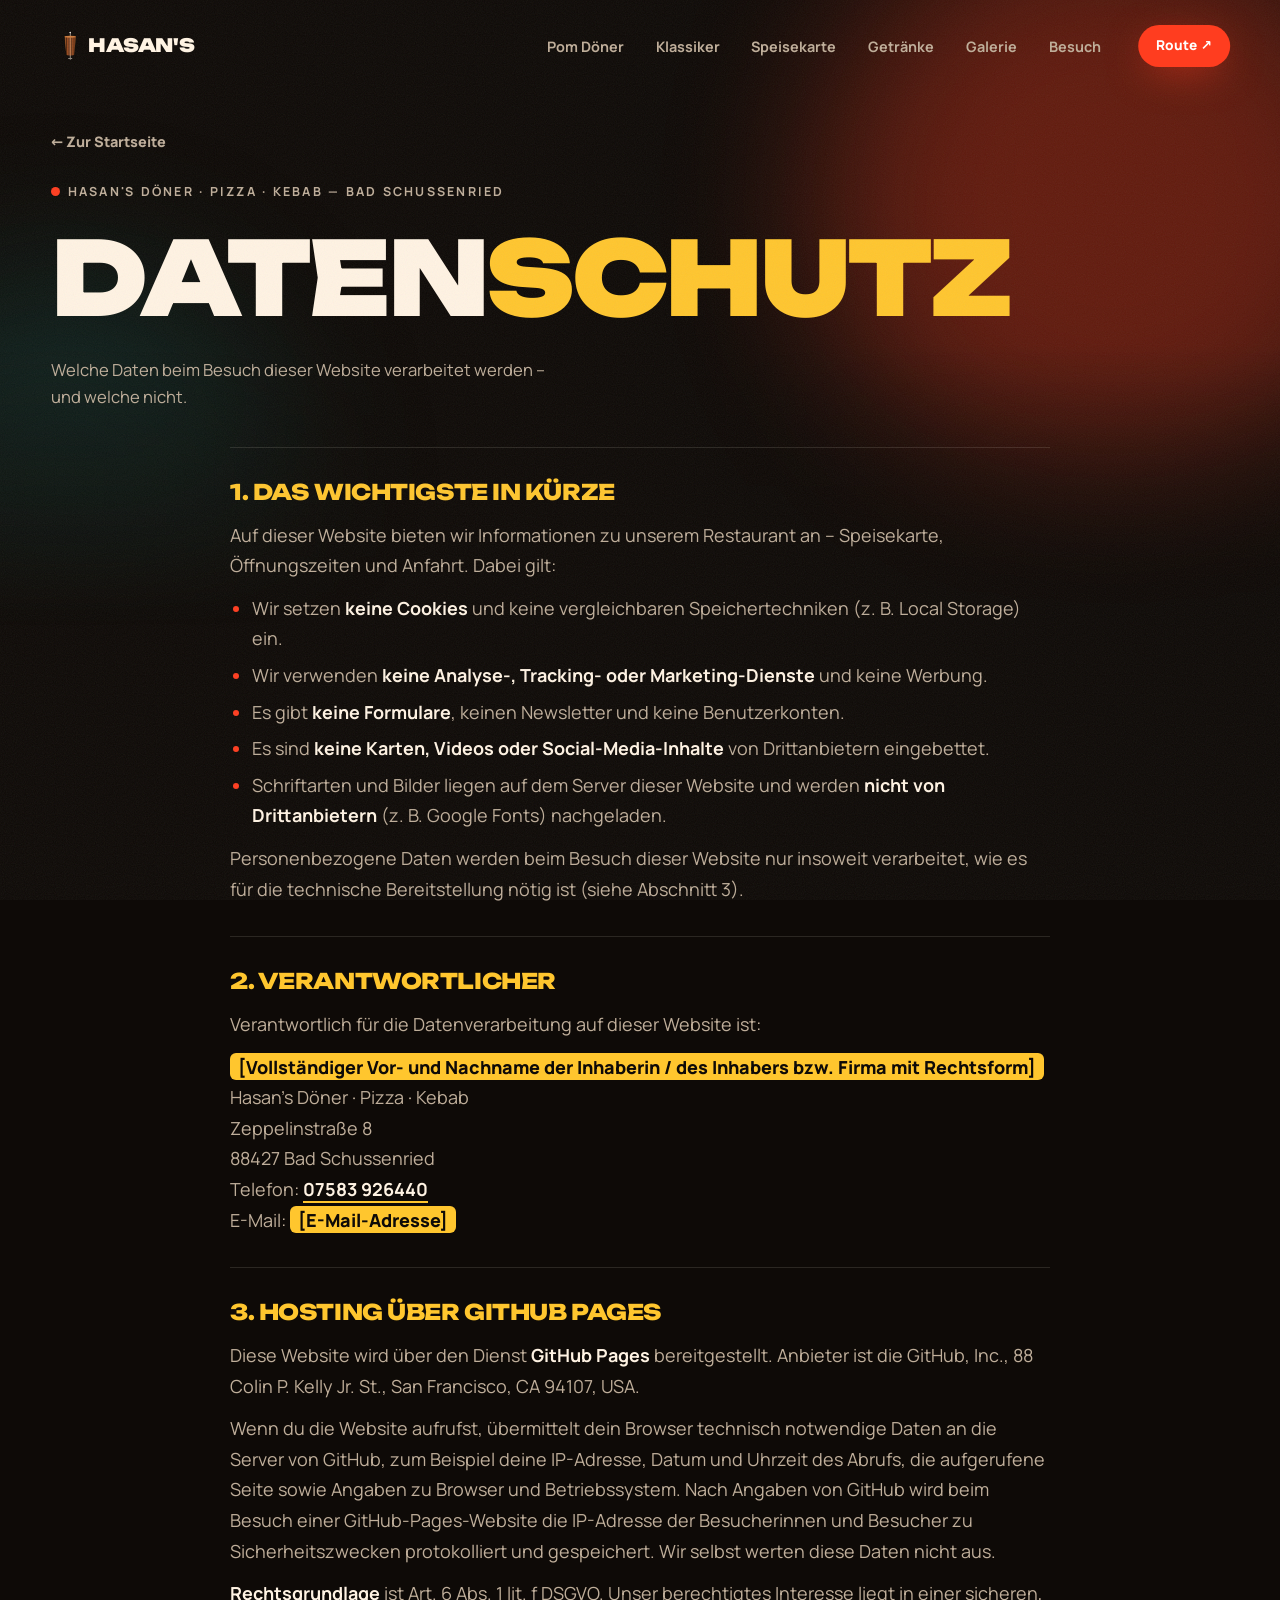
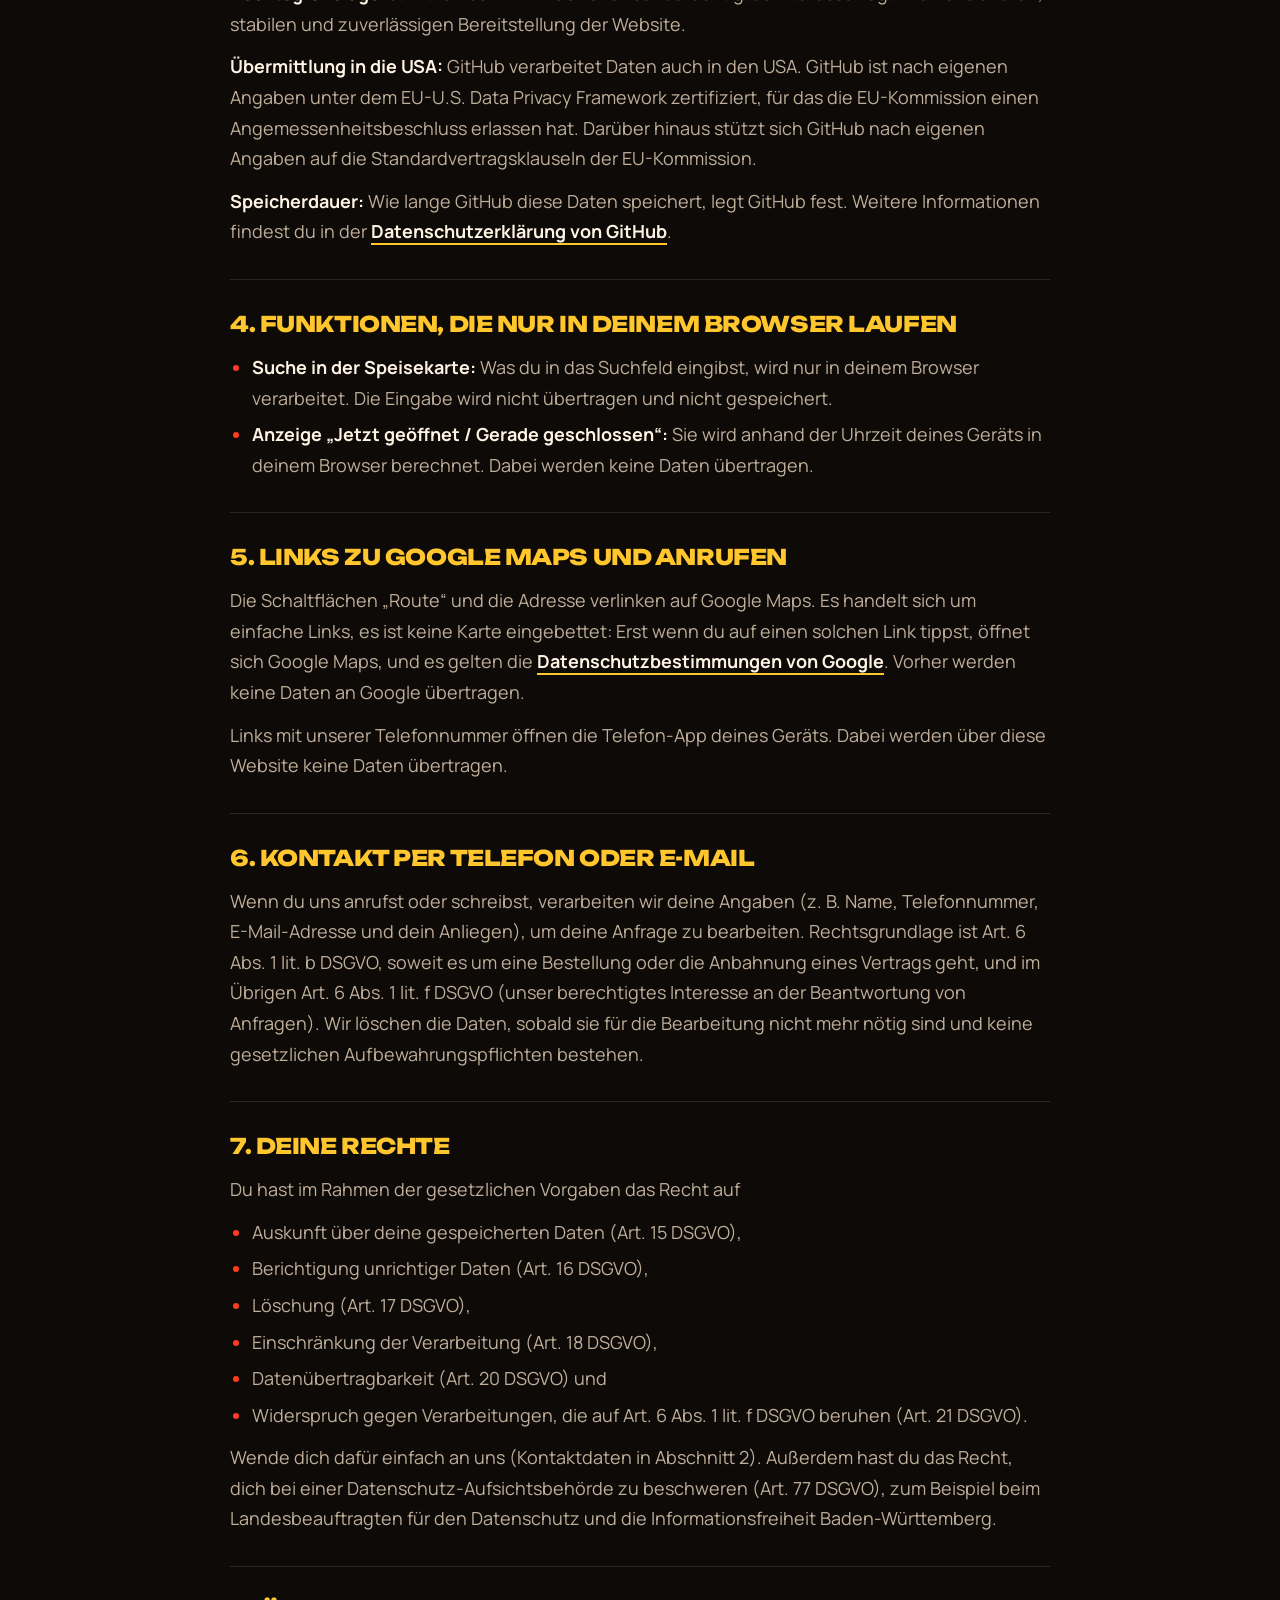
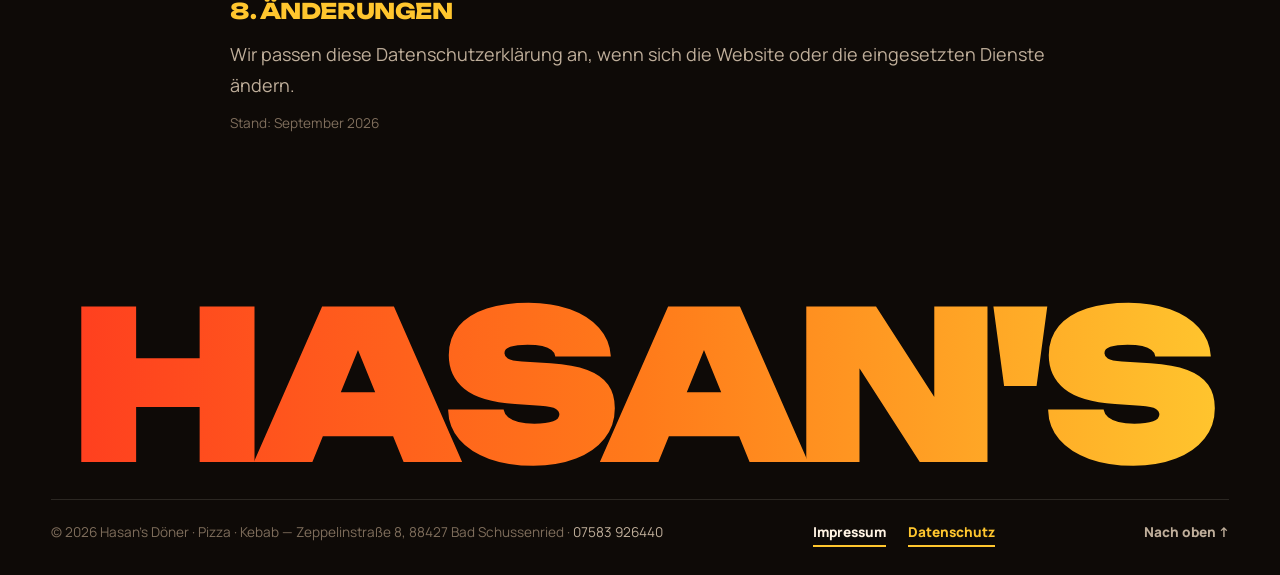
==== datenschutz.html @ a93636ce "Add Impressum and Datenschutz pages with footer links - impressum.html and datenschutz.html in the s" ====
<!doctype html>
<html lang="de" class="no-js is-loaded">
<head>
  <meta charset="utf-8">
  <meta name="viewport" content="width=device-width, initial-scale=1, viewport-fit=cover">
  <title>Datenschutz – Hasan's Döner · Pizza · Kebab, Bad Schussenried</title>
  <meta name="description" content="Datenschutzerklärung von Hasan's Döner · Pizza · Kebab: keine Cookies, kein Tracking, Hosting über GitHub Pages.">
  <meta name="theme-color" content="#0e0a07">
  <link rel="icon" href="assets/favicon.svg" type="image/svg+xml">
  <link rel="preload" href="assets/fonts/unbounded-latin-wght-normal.woff2" as="font" type="font/woff2" crossorigin>
  <link rel="preload" href="assets/fonts/manrope-latin-wght-normal.woff2" as="font" type="font/woff2" crossorigin>
  <link rel="stylesheet" href="assets/css/style.css?v=7">
  <script>document.documentElement.classList.replace('no-js', 'js');</script>
</head>
<body class="page-legal">

  <!-- Wiederverwendbare Grafiken -->
  <svg class="sprite" aria-hidden="true" focusable="false">
    <defs>
      <linearGradient id="g-fry" x1="0" x2="1">
        <stop offset="0" stop-color="#e99d12"/>
        <stop offset=".45" stop-color="#ffd84f"/>
        <stop offset="1" stop-color="#dc8f0c"/>
      </linearGradient>
      <linearGradient id="g-bread" x1="0" y1="0" x2="0" y2="1">
        <stop offset="0" stop-color="#f3bd6a"/>
        <stop offset="1" stop-color="#c47a35"/>
      </linearGradient>
      <linearGradient id="g-spit-shade" x1="0" x2="1">
        <stop offset="0" stop-color="#000" stop-opacity=".6"/>
        <stop offset=".3" stop-color="#000" stop-opacity="0"/>
        <stop offset=".5" stop-color="#fff" stop-opacity=".16"/>
        <stop offset=".72" stop-color="#000" stop-opacity="0"/>
        <stop offset="1" stop-color="#000" stop-opacity=".65"/>
      </linearGradient>
      <clipPath id="clip-spit">
        <path d="M28 64q72-22 144 0l-24 230q-48 16-96 0z"/>
      </clipPath>
      <pattern id="p-spit" width="60" height="10" patternUnits="userSpaceOnUse">
        <rect width="22" height="10" fill="#9b4f24"/>
        <rect x="22" width="12" height="10" fill="#743617"/>
        <rect x="34" width="18" height="10" fill="#b8672f"/>
        <rect x="52" width="8" height="10" fill="#652f13"/>
      </pattern>
    </defs>
    <symbol id="i-fry" viewBox="0 0 24 120">
      <rect x="2" y="2" width="20" height="116" rx="6" fill="url(#g-fry)"/>
      <rect x="7" y="10" width="3.5" height="92" rx="1.75" fill="#fff5c4" opacity=".6"/>
      <path d="M2 106c6 6 14 6 20 0v6a6 6 0 0 1-6 6H8a6 6 0 0 1-6-6z" fill="#b8690a" opacity=".5"/>
    </symbol>
    <symbol id="i-corn" viewBox="0 0 30 30">
      <path d="M15 2c9 0 13 8 12 15-1 8-7 11-12 11S4 25 3 17C2 10 6 2 15 2z" fill="#ffcd2e"/>
      <ellipse cx="11" cy="10" rx="4" ry="3" fill="#fff3b5" opacity=".7"/>
    </symbol>
    <symbol id="i-drop" viewBox="0 0 30 34">
      <path d="M15 1S3 16 3 22a12 12 0 0 0 24 0C27 16 15 1 15 1z" fill="#ff3d1f"/>
      <ellipse cx="10" cy="22" rx="3" ry="5" fill="#fff" opacity=".35"/>
    </symbol>
    <symbol id="i-spark" viewBox="0 0 24 24">
      <path d="M12 0c1 7 5 11 12 12-7 1-11 5-12 12-1-7-5-11-12-12 7-1 11-5 12-12z" fill="currentColor"/>
    </symbol>
    <symbol id="i-spit" viewBox="0 0 200 360">
      <rect x="96" y="6" width="8" height="346" rx="4" fill="#d6cdc2"/>
      <circle cx="100" cy="12" r="10" fill="#efe7dc"/>
      <g clip-path="url(#clip-spit)">
        <g class="spit__bands">
          <rect x="-120" y="40" width="440" height="270" fill="url(#p-spit)"/>
        </g>
        <path d="M30 95q70-14 140 0M34 130q66-13 132 0M38 165q62-12 124 0M42 200q58-11 116 0M46 235q54-10 108 0M50 270q50-9 100 0" stroke="#4a210c" stroke-width="2.5" fill="none" opacity=".3"/>
        <rect x="0" y="40" width="200" height="270" fill="url(#g-spit-shade)"/>
      </g>
      <ellipse cx="100" cy="64" rx="72" ry="13" fill="#c2733a"/>
      <ellipse cx="100" cy="62" rx="60" ry="8" fill="#d98c4c" opacity=".6"/>
      <rect x="74" y="330" width="52" height="14" rx="5" fill="#8f857b"/>
    </symbol>
    <!-- Linien-Symbole für Speisekarte, Karten und Schritte -->
    <symbol id="l-spiess" viewBox="0 0 32 32"><path d="M16 3v26M12 29h8"/><path d="M8.5 8h15l-3.5 16h-8z"/><path d="M9.6 13h12.8M10.7 18h10.6"/></symbol>
    <symbol id="l-box" viewBox="0 0 32 32"><path d="M7 13h18l-2.2 14H9.2z"/><path d="M7 13 5.5 8 12 9.5M25 13l1.5-5L20 9.5"/><path d="M11 13c1.6-3.4 8.4-3.4 10 0"/><path d="M9.8 19h12.4"/></symbol>
    <symbol id="l-wrap" viewBox="0 0 32 32"><path d="M6 21 16.5 10.5M12 27l10.5-10.5"/><circle cx="19.5" cy="13.5" r="4.24"/><path d="M6 21a4.24 4.24 0 0 0 6 6"/><path d="M19.5 12a1.5 1.5 0 1 1-1.5 1.5"/><path d="M9 20.5l3.5 3.5"/></symbol>
    <symbol id="l-tasche" viewBox="0 0 32 32"><path d="M5 13a11 11 0 0 0 22 0z"/><path d="M9.5 13a6.5 6.5 0 0 0 13 0"/><path d="M5.5 13c1.6-3.2 3.7-3.2 5.3 0s3.7 3.2 5.3 0 3.7-3.2 5.3 0 3.4-3 5.1-.2"/><path d="M13 7.5c.6-1.4 1.6-2.2 3-2.5M18.5 8c.4-1 1.1-1.6 2-1.8"/></symbol>
    <symbol id="l-teller" viewBox="0 0 32 32"><ellipse cx="16" cy="21" rx="12" ry="6"/><ellipse cx="16" cy="21" rx="7" ry="3"/><path d="M11 19c0-4 2.3-6.5 5-6.5s5 2.5 5 6.5"/><path d="M13 9c-1-1.5 1-2.5 0-4M19 9c-1-1.5 1-2.5 0-4"/></symbol>
    <symbol id="l-lahmacun" viewBox="0 0 32 32"><circle cx="16" cy="16" r="11.5"/><path d="M11.5 12.5h.01M18 11h.01M21.5 16.5h.01M13 19.5h.01M17.5 20.5h.01M16 15.5h.01"/><path d="M8 16c.8-4 4-7.5 8-8"/></symbol>
    <symbol id="l-pide" viewBox="0 0 32 32"><path d="M2.5 16c5-4.6 9.3-6.2 13.5-6.2s8.5 1.6 13.5 6.2c-5 4.6-9.3 6.2-13.5 6.2S7.5 20.6 2.5 16z"/><path d="M2.5 16H6M26 16h3.5"/><path d="M10.5 15h.01M13.5 17.5h.01M16.5 14.3h.01M19.5 17.3h.01M22 15h.01"/></symbol>
    <symbol id="l-pizza" viewBox="0 0 32 32"><path d="M16 28.5 4.5 8.6c7.2-4.1 15.8-4.1 23 0z"/><path d="M6.4 11.9c6.2-3.3 13-3.3 19.2 0"/><circle cx="13" cy="15.5" r="1.7"/><circle cx="19.2" cy="16.2" r="1.7"/><circle cx="16" cy="21.8" r="1.5"/></symbol>
    <symbol id="l-calzone" viewBox="0 0 32 32"><path d="M4 21a12 12 0 0 1 24 0z"/><path d="M6.5 21v2.5M10.5 21v2.8M14.5 21v3M18.5 21v3M22.5 21v2.8M26 21v2.2"/><path d="M12.5 14l2 2M17.5 12.5l2 2"/></symbol>
    <symbol id="l-falafel" viewBox="0 0 32 32"><circle cx="10.5" cy="20.5" r="5"/><circle cx="21.5" cy="20.5" r="5"/><circle cx="16" cy="11" r="5"/><path d="M9 19h.01M12 22h.01M20 22h.01M23 19h.01M15 10h.01M17.5 12.5h.01"/></symbol>
    <symbol id="l-salat" viewBox="0 0 32 32"><path d="M4 16h24a12 10 0 0 1-24 0z"/><path d="M9 16c-.3-4.2 2.5-7.5 7-8M15 16c0-4.5 2.8-8 8-8.6M20 16c.2-2.6 1.8-4.6 5-5"/><path d="M12 26h8"/></symbol>
    <symbol id="l-burger" viewBox="0 0 32 32"><path d="M6 14c0-5 4.5-8 10-8s10 3 10 8z"/><path d="M5 17.5h22"/><path d="M5.5 21c2 1.5 3.5 1.5 5.5 0s3.5-1.5 5.5 0 3.5 1.5 5.5 0 3-1.5 5 0"/><path d="M6 24h20v.5a3 3 0 0 1-3 3H9a3 3 0 0 1-3-3z"/><path d="M12 10h.01M16 9h.01M20 10h.01"/></symbol>
    <symbol id="l-pommes" viewBox="0 0 32 32"><path d="M8 13h16l-2.5 15h-11z"/><path d="M11 13l-1.2-8M14.3 13V4.5M17.7 13l.4-7.5M21 13l1.4-6.5"/><path d="M12.5 19.5c1.8 1.3 5.2 1.3 7 0"/></symbol>
    <symbol id="l-baklava" viewBox="0 0 32 32"><path d="M16 4l10 12-10 12L6 16z"/><path d="M16 10.5l4.6 5.5-4.6 5.5-4.6-5.5z"/><path d="M16 16h.01"/></symbol>
    <symbol id="l-drink" viewBox="0 0 32 32"><path d="M8.5 10h15l-2 18h-11z"/><path d="M17.5 10l3-7h3.5"/><path d="M9.3 16.5h13.4"/><path d="M13 20.5h.01M17 23h.01"/></symbol>
    <symbol id="l-brot" viewBox="0 0 32 32"><path d="M4 21c0-6.5 5.4-10.5 12-10.5S28 14.5 28 21c-8 2.4-16 2.4-24 0z"/><path d="M9.5 15.5l2.5 3M15 14l2.5 3.2M20.5 15l2.4 3"/></symbol>
    <symbol id="l-blatt" viewBox="0 0 32 32"><path d="M6 26C6 13 13 6 26 6c0 13-7 20-20 20z"/><path d="M6 26 18 14M12 20h5M15.5 16.5v-4"/></symbol>
    <symbol id="l-tropfen" viewBox="0 0 32 32"><path d="M16 4s-8 9.5-8 15a8 8 0 0 0 16 0c0-5.5-8-15-8-15z"/><path d="M12.5 20a3.5 3.5 0 0 0 3.5 3.5"/></symbol>
    <symbol id="l-keule" viewBox="0 0 32 32"><path d="M13.2 18.8C9.6 15.2 10 9.7 13.6 6.8c3.6-2.9 9-2.4 11.7 1.1 2.8 3.6 2 8.9-1.6 11.5-3.1 2.2-7.5 2-10.5-.6z"/><path d="M13.2 18.8 8.5 23.5"/><path d="M8.5 23.5a2.3 2.3 0 1 0-2.4 3.6 2.3 2.3 0 1 0 3.6-2.4z"/><path d="M17.5 10.5c1.2-1 2.8-1.2 4.1-.6"/></symbol>
    <symbol id="l-tasse" viewBox="0 0 32 32"><path d="M6 13h16v7a6 6 0 0 1-6 6h-4a6 6 0 0 1-6-6z"/><path d="M22 15h2a3 3 0 0 1 0 6h-2.3"/><path d="M11 9c-.8-1.3.8-2.2 0-3.6M16 9c-.8-1.3.8-2.2 0-3.6"/></symbol>
    <symbol id="l-plus" viewBox="0 0 32 32"><path d="M16 8v16M8 16h16"/></symbol>
  </svg>

  <div class="progress" aria-hidden="true"></div>

  <header class="nav">
    <a class="nav__logo" href="index.html" aria-label="Hasan's – zur Startseite">
      <svg class="nav__spit" aria-hidden="true"><use href="#i-spit"/></svg>
      <span>HASAN'S</span>
    </a>
    <nav class="nav__links" aria-label="Hauptnavigation">
      <a href="index.html#pom-doener">Pom Döner</a>
      <a href="index.html#menu">Klassiker</a>
      <a href="speisekarte.html">Speisekarte</a>
      <a href="index.html#getraenke">Getränke</a>
      <a href="index.html#galerie">Galerie</a>
      <a href="index.html#besuch">Besuch</a>
    </nav>
    <a class="btn btn--small btn--primary nav__cta" href="https://www.google.com/maps/search/?api=1&amp;query=D%C3%B6ner-Pizza-Kebab+Hasans%2C+Zeppelinstra%C3%9Fe+8%2C+88427+Bad+Schussenried" target="_blank" rel="noopener">Route ↗</a>
    <button class="nav__burger" type="button" aria-expanded="false" aria-controls="mobile-menu" aria-label="Menü öffnen">
      <span></span><span></span>
    </button>
  </header>

  <div class="mobile-menu" id="mobile-menu" inert>
    <nav aria-label="Mobile Navigation">
      <a href="index.html" style="--i:0">Startseite</a>
      <a href="speisekarte.html" style="--i:1">Speisekarte</a>
      <a href="index.html#pom-doener" style="--i:2">Pom Döner</a>
      <a href="index.html#getraenke" style="--i:3">Getränke</a>
      <a href="index.html#galerie" style="--i:4">Galerie</a>
      <a href="index.html#besuch" style="--i:5">Besuch</a>
    </nav>
    <p class="mobile-menu__foot">Zeppelinstraße 8 · Bad Schussenried<br><a href="tel:+497583926440">07583 926440</a></p>
  </div>

  <main id="top">
    <header class="page-head page-head--legal">
      <div class="page-head__bg" aria-hidden="true">
        <span class="blob blob--1"></span>
        <span class="blob blob--3"></span>
      </div>
      <a class="page-head__back" href="index.html" style="--d:0">← Zur Startseite</a>
      <p class="eyebrow" style="--d:1"><span class="pulse"></span> Hasan's Döner · Pizza · Kebab — Bad Schussenried</p>
      <h1 class="page-head__title" style="--d:2">Daten<em>schutz</em></h1>
      <p class="page-head__lead" style="--d:3">Welche Daten beim Besuch dieser Website verarbeitet werden – und welche nicht.</p>
    </header>

    <article class="legal">
      <section>
        <h2>1. Das Wichtigste in Kürze</h2>
        <p>Auf dieser Website bieten wir Informationen zu unserem Restaurant an – Speisekarte, Öffnungszeiten und Anfahrt. Dabei gilt:</p>
        <ul>
          <li>Wir setzen <strong>keine Cookies</strong> und keine vergleichbaren Speichertechniken (z. B. Local Storage) ein.</li>
          <li>Wir verwenden <strong>keine Analyse-, Tracking- oder Marketing-Dienste</strong> und keine Werbung.</li>
          <li>Es gibt <strong>keine Formulare</strong>, keinen Newsletter und keine Benutzerkonten.</li>
          <li>Es sind <strong>keine Karten, Videos oder Social-Media-Inhalte</strong> von Drittanbietern eingebettet.</li>
          <li>Schriftarten und Bilder liegen auf dem Server dieser Website und werden <strong>nicht von Drittanbietern</strong> (z. B. Google Fonts) nachgeladen.</li>
        </ul>
        <p>Personenbezogene Daten werden beim Besuch dieser Website nur insoweit verarbeitet, wie es für die technische Bereitstellung nötig ist (siehe Abschnitt 3).</p>
      </section>

      <section>
        <h2>2. Verantwortlicher</h2>
        <p>Verantwortlich für die Datenverarbeitung auf dieser Website ist:</p>
        <p>
          <span class="fehlt">[Vollständiger Vor- und Nachname der Inhaberin / des Inhabers bzw. Firma mit Rechtsform]</span><br>
          Hasan's Döner · Pizza · Kebab<br>
          Zeppelinstraße 8<br>
          88427 Bad Schussenried<br>
          Telefon: <a href="tel:+497583926440">07583 926440</a><br>
          E-Mail: <span class="fehlt">[E-Mail-Adresse]</span>
        </p>
      </section>

      <section>
        <h2>3. Hosting über GitHub Pages</h2>
        <p>Diese Website wird über den Dienst <strong>GitHub Pages</strong> bereitgestellt. Anbieter ist die GitHub, Inc., 88 Colin P. Kelly Jr. St., San Francisco, CA 94107, USA.</p>
        <p>Wenn du die Website aufrufst, übermittelt dein Browser technisch notwendige Daten an die Server von GitHub, zum Beispiel deine IP-Adresse, Datum und Uhrzeit des Abrufs, die aufgerufene Seite sowie Angaben zu Browser und Betriebssystem. Nach Angaben von GitHub wird beim Besuch einer GitHub-Pages-Website die IP-Adresse der Besucherinnen und Besucher zu Sicherheitszwecken protokolliert und gespeichert. Wir selbst werten diese Daten nicht aus.</p>
        <p><strong>Rechtsgrundlage</strong> ist Art. 6 Abs. 1 lit. f DSGVO. Unser berechtigtes Interesse liegt in einer sicheren, stabilen und zuverlässigen Bereitstellung der Website.</p>
        <p><strong>Übermittlung in die USA:</strong> GitHub verarbeitet Daten auch in den USA. GitHub ist nach eigenen Angaben unter dem EU-U.S. Data Privacy Framework zertifiziert, für das die EU-Kommission einen Angemessenheitsbeschluss erlassen hat. Darüber hinaus stützt sich GitHub nach eigenen Angaben auf die Standardvertragsklauseln der EU-Kommission.</p>
        <p><strong>Speicherdauer:</strong> Wie lange GitHub diese Daten speichert, legt GitHub fest. Weitere Informationen findest du in der <a href="https://docs.github.com/en/site-policy/privacy-policies/github-general-privacy-statement" target="_blank" rel="noopener">Datenschutzerklärung von GitHub</a>.</p>
      </section>

      <section>
        <h2>4. Funktionen, die nur in deinem Browser laufen</h2>
        <ul>
          <li><strong>Suche in der Speisekarte:</strong> Was du in das Suchfeld eingibst, wird nur in deinem Browser verarbeitet. Die Eingabe wird nicht übertragen und nicht gespeichert.</li>
          <li><strong>Anzeige „Jetzt geöffnet / Gerade geschlossen“:</strong> Sie wird anhand der Uhrzeit deines Geräts in deinem Browser berechnet. Dabei werden keine Daten übertragen.</li>
        </ul>
      </section>

      <section>
        <h2>5. Links zu Google Maps und Anrufen</h2>
        <p>Die Schaltflächen „Route“ und die Adresse verlinken auf Google Maps. Es handelt sich um einfache Links, es ist keine Karte eingebettet: Erst wenn du auf einen solchen Link tippst, öffnet sich Google Maps, und es gelten die <a href="https://policies.google.com/privacy" target="_blank" rel="noopener">Datenschutzbestimmungen von Google</a>. Vorher werden keine Daten an Google übertragen.</p>
        <p>Links mit unserer Telefonnummer öffnen die Telefon-App deines Geräts. Dabei werden über diese Website keine Daten übertragen.</p>
      </section>

      <section>
        <h2>6. Kontakt per Telefon oder E-Mail</h2>
        <p>Wenn du uns anrufst oder schreibst, verarbeiten wir deine Angaben (z. B. Name, Telefonnummer, E-Mail-Adresse und dein Anliegen), um deine Anfrage zu bearbeiten. Rechtsgrundlage ist Art. 6 Abs. 1 lit. b DSGVO, soweit es um eine Bestellung oder die Anbahnung eines Vertrags geht, und im Übrigen Art. 6 Abs. 1 lit. f DSGVO (unser berechtigtes Interesse an der Beantwortung von Anfragen). Wir löschen die Daten, sobald sie für die Bearbeitung nicht mehr nötig sind und keine gesetzlichen Aufbewahrungspflichten bestehen.</p>
      </section>

      <section>
        <h2>7. Deine Rechte</h2>
        <p>Du hast im Rahmen der gesetzlichen Vorgaben das Recht auf</p>
        <ul>
          <li>Auskunft über deine gespeicherten Daten (Art. 15 DSGVO),</li>
          <li>Berichtigung unrichtiger Daten (Art. 16 DSGVO),</li>
          <li>Löschung (Art. 17 DSGVO),</li>
          <li>Einschränkung der Verarbeitung (Art. 18 DSGVO),</li>
          <li>Datenübertragbarkeit (Art. 20 DSGVO) und</li>
          <li>Widerspruch gegen Verarbeitungen, die auf Art. 6 Abs. 1 lit. f DSGVO beruhen (Art. 21 DSGVO).</li>
        </ul>
        <p>Wende dich dafür einfach an uns (Kontaktdaten in Abschnitt 2). Außerdem hast du das Recht, dich bei einer Datenschutz-Aufsichtsbehörde zu beschweren (Art. 77 DSGVO), zum Beispiel beim Landesbeauftragten für den Datenschutz und die Informationsfreiheit Baden-Württemberg.</p>
      </section>

      <section>
        <h2>8. Änderungen</h2>
        <p>Wir passen diese Datenschutzerklärung an, wenn sich die Website oder die eingesetzten Dienste ändern.</p>
        <p class="legal__stand">Stand: September 2026</p>
      </section>
    </article>
  </main>

  <footer class="footer">
    <a class="footer__big" href="index.html" aria-label="Zur Startseite">HASAN'S</a>
    <div class="footer__row">
      <p>© <span data-year>2026</span> Hasan's Döner · Pizza · Kebab — Zeppelinstraße 8, 88427 Bad Schussenried · <a href="tel:+497583926440">07583 926440</a></p>
      <nav class="footer__legal" aria-label="Rechtliches">
        <a href="impressum.html">Impressum</a>
        <a href="datenschutz.html" aria-current="page">Datenschutz</a>
      </nav>
      <a href="#top" class="footer__top">Nach oben ↑</a>
    </div>
  </footer>

  <script src="assets/js/common.js?v=7" defer></script>
</body>
</html>
---- assets/css/style.css ----
/* ==========================================================
   Hasan's Döner · Pizza · Kebab — Pom Döner
   ========================================================== */

/* ---------- Schriften (lokal gehostet, DSGVO-freundlich) ---------- */
@font-face {
  font-family: "Unbounded";
  src: url("../fonts/unbounded-latin-wght-normal.woff2") format("woff2");
  font-weight: 200 900;
  font-display: swap;
  unicode-range: U+0000-00FF, U+0131, U+0152-0153, U+02BB-02BC, U+02C6, U+02DA, U+02DC, U+0304, U+0308, U+0329, U+2000-206F, U+20AC, U+2122, U+2191, U+2193, U+2212, U+2215, U+FEFF, U+FFFD;
}
@font-face {
  font-family: "Unbounded";
  src: url("../fonts/unbounded-latin-ext-wght-normal.woff2") format("woff2");
  font-weight: 200 900;
  font-display: swap;
  unicode-range: U+0100-02BA, U+02BD-02C5, U+02C7-02CC, U+02CE-02D7, U+02DD-02FF, U+1D00-1DBF, U+1E00-1E9F, U+1EF2-1EFF, U+2020, U+20A0-20AB, U+20AD-20C0, U+2113, U+2C60-2C7F, U+A720-A7FF;
}
@font-face {
  font-family: "Manrope";
  src: url("../fonts/manrope-latin-wght-normal.woff2") format("woff2");
  font-weight: 200 800;
  font-display: swap;
  unicode-range: U+0000-00FF, U+0131, U+0152-0153, U+02BB-02BC, U+02C6, U+02DA, U+02DC, U+0304, U+0308, U+0329, U+2000-206F, U+20AC, U+2122, U+2191, U+2193, U+2212, U+2215, U+FEFF, U+FFFD;
}
@font-face {
  font-family: "Manrope";
  src: url("../fonts/manrope-latin-ext-wght-normal.woff2") format("woff2");
  font-weight: 200 800;
  font-display: swap;
  unicode-range: U+0100-02BA, U+02BD-02C5, U+02C7-02CC, U+02CE-02D7, U+02DD-02FF, U+1D00-1DBF, U+1E00-1E9F, U+1EF2-1EFF, U+2020, U+20A0-20AB, U+20AD-20C0, U+2113, U+2C60-2C7F, U+A720-A7FF;
}

/* ---------- Design-Tokens ---------- */
:root {
  --bg: #0e0a07;
  --bg-2: #16100b;
  --bg-3: #211810;
  --cream: #fff3e3;
  --muted: #bfae9a;
  --dim: #7f6e5c;
  --sauce: #ff3d1f;
  --orange: #ff7a1a;
  --fry: #ffc62e;
  --teal: #16544d;
  --line: rgba(255, 243, 227, .12);

  --font-display: "Unbounded", "Arial Black", system-ui, sans-serif;
  --font-body: "Manrope", system-ui, -apple-system, "Segoe UI", sans-serif;

  --pad: clamp(16px, 4vw, 56px);
  --maxw: 1320px;
  --radius: 28px;
  --ease: cubic-bezier(.2, .8, .2, 1);
  --ease-out: cubic-bezier(.16, 1, .3, 1);
  --ease-in-out: cubic-bezier(.76, 0, .24, 1);
}

/* ---------- Basis ---------- */
*, *::before, *::after { box-sizing: border-box; }
html { -webkit-text-size-adjust: 100%; scroll-behavior: smooth; }
html.is-loading { overflow: hidden; }
body {
  margin: 0;
  background: var(--bg);
  color: var(--cream);
  font-family: var(--font-body);
  font-size: clamp(16px, 1.05vw + 10px, 18px);
  line-height: 1.6;
  -webkit-font-smoothing: antialiased;
  text-rendering: optimizeLegibility;
}
/* Film-Korn für mehr Tiefe */
body::after {
  content: "";
  position: fixed;
  inset: 0;
  z-index: 90;
  pointer-events: none;
  opacity: .07;
  background-image: url("data:image/svg+xml,%3Csvg xmlns='http://www.w3.org/2000/svg' width='160' height='160'%3E%3Cfilter id='n'%3E%3CfeTurbulence type='fractalNoise' baseFrequency='.9' numOctaves='3' stitchTiles='stitch'/%3E%3C/filter%3E%3Crect width='100%25' height='100%25' filter='url(%23n)'/%3E%3C/svg%3E");
}
img, svg { display: block; max-width: 100%; }
a { color: inherit; text-decoration: none; }
button { font: inherit; color: inherit; background: none; border: 0; padding: 0; cursor: pointer; }
h1, h2, h3 { margin: 0; font-family: var(--font-display); font-weight: 800; line-height: 1; letter-spacing: -.02em; }
p { margin: 0; }
em { font-style: normal; color: var(--fry); }
mark { background: none; color: inherit; }
::selection { background: var(--fry); color: var(--bg); }
:focus-visible { outline: 3px solid var(--fry); outline-offset: 4px; border-radius: 6px; }

.sprite { position: absolute; width: 0; height: 0; overflow: hidden; }
.gericht__ico, .kat__ico, .karte__tab-ico, .kat-tile__ico, .card__ico, .menu__dot, .step__ico {
  flex: none;
  fill: none;
  stroke: currentColor;
  stroke-width: 1.9;
  stroke-linecap: round;
  stroke-linejoin: round;
}

.eyebrow {
  display: inline-flex;
  align-items: center;
  gap: .6em;
  font-size: .78rem;
  font-weight: 700;
  letter-spacing: .18em;
  text-transform: uppercase;
  color: var(--muted);
}
.eyebrow::before {
  content: "";
  width: 28px;
  height: 2px;
  background: var(--sauce);
}
.hero .eyebrow::before, .page-head .eyebrow::before { display: none; }

.section-title {
  font-size: clamp(2.4rem, 7vw, 6rem);
  text-transform: uppercase;
  margin-top: .3em;
}
.section-head { padding: 0 var(--pad); max-width: calc(var(--maxw) + 2 * var(--pad)); margin: 0 auto clamp(40px, 6vw, 80px); }

/* ---------- Buttons ---------- */
.btn {
  --bg-btn: transparent;
  position: relative;
  display: inline-flex;
  align-items: center;
  justify-content: center;
  gap: .5em;
  padding: 1.05em 1.8em;
  border-radius: 999px;
  font-weight: 800;
  font-size: .95rem;
  letter-spacing: .01em;
  background: var(--bg-btn);
  overflow: hidden;
  isolation: isolate;
  transition: color .4s var(--ease), translate .5s var(--ease-out), box-shadow .4s var(--ease);
  white-space: nowrap;
}
.btn::before {
  content: "";
  position: absolute;
  inset: 0;
  z-index: -1;
  border-radius: inherit;
  background: var(--fry);
  transform: translateY(101%);
  transition: transform .5s var(--ease-out);
}
.btn:hover::before { transform: none; }
.btn--primary { --bg-btn: var(--sauce); color: #fff; box-shadow: 0 10px 40px -10px rgba(255, 61, 31, .7); }
.btn--primary:hover { color: var(--bg); }
.btn--ghost { box-shadow: inset 0 0 0 1.5px rgba(255, 243, 227, .35); }
.btn--ghost:hover { color: var(--bg); }
.btn--small { padding: .75em 1.3em; font-size: .85rem; }
.btn--big { padding: 1.3em 2.4em; font-size: 1.05rem; }

/* ---------- Loader ---------- */
.loader {
  position: fixed;
  inset: 0;
  z-index: 200;
  pointer-events: none;
}
.loader__panel {
  position: absolute;
  inset: 0;
  transition: clip-path 1.1s var(--ease-in-out);
  clip-path: inset(0 0 0 0);
}
.loader__panel--back { background: var(--fry); transition-delay: .12s; }
.loader__panel--front {
  background: var(--sauce);
  display: grid;
  place-items: center;
  color: var(--bg);
}
html.is-loaded .loader__panel { clip-path: inset(0 0 100% 0); }
html.is-loaded .loader { visibility: hidden; transition: visibility 0s 1.4s; }
.loader__inner { display: grid; justify-items: center; gap: 18px; }
.loader__spit { width: 90px; height: 162px; animation: float 2.4s ease-in-out infinite; }
.loader__word {
  font-family: var(--font-display);
  font-weight: 900;
  font-size: clamp(2.4rem, 9vw, 5.5rem);
  letter-spacing: -.02em;
  line-height: 1;
}
.loader__count { font-family: var(--font-display); font-weight: 600; font-size: .9rem; letter-spacing: .1em; }
html.is-loaded .loader__inner { opacity: 0; transform: translateY(-30px); transition: opacity .4s, transform .6s var(--ease-in-out); }

/* Rotierender Spieß: Streifen wandern = Drehung */
.spit__bands { animation: spit-turn 1.6s linear infinite; }
@keyframes spit-turn { to { transform: translateX(60px); } }

/* ---------- Fortschritt & Cursor ---------- */
.progress {
  position: fixed;
  top: 0; left: 0; right: 0;
  height: 3px;
  z-index: 120;
  background: linear-gradient(90deg, var(--sauce), var(--orange), var(--fry));
  transform-origin: 0 50%;
  transform: scaleX(0);
}

.cursor { display: none; }
.has-cursor, .has-cursor * { cursor: none !important; }
.has-cursor .cursor { display: block; }
.cursor__dot, .cursor__ring {
  position: fixed;
  top: 0; left: 0;
  z-index: 300;
  pointer-events: none;
  border-radius: 50%;
}
.cursor__dot { width: 8px; height: 8px; margin: -4px 0 0 -4px; background: var(--fry); }
.cursor__ring {
  width: 44px; height: 44px; margin: -22px 0 0 -22px;
  border: 1.5px solid rgba(255, 243, 227, .5);
  display: grid; place-items: center;
  transition: width .35s var(--ease-out), height .35s var(--ease-out), margin .35s var(--ease-out), background .35s, border-color .35s;
}
.cursor__label { font-size: .7rem; font-weight: 800; letter-spacing: .08em; text-transform: uppercase; color: var(--bg); opacity: 0; transition: opacity .2s; }
.cursor.is-hover .cursor__ring { width: 70px; height: 70px; margin: -35px 0 0 -35px; border-color: var(--fry); background: rgba(255, 198, 46, .12); }
.cursor.has-label .cursor__ring { width: 96px; height: 96px; margin: -48px 0 0 -48px; background: var(--fry); border-color: var(--fry); }
.cursor.has-label .cursor__label { opacity: 1; }
.cursor.is-hidden { opacity: 0; }

/* ---------- Navigation ---------- */
.nav {
  position: fixed;
  top: 14px;
  left: 50%;
  z-index: 110;
  width: min(calc(100% - 2 * var(--pad) + 24px), var(--maxw));
  translate: -50% 0;
  display: flex;
  align-items: center;
  gap: 24px;
  padding: 10px 10px 10px 22px;
  border-radius: 999px;
  border: 1px solid transparent;
  transition: background .4s, border-color .4s, backdrop-filter .4s, transform .5s var(--ease-out);
}
.nav.is-scrolled {
  background: rgba(22, 16, 11, .6);
  border-color: var(--line);
  backdrop-filter: blur(16px) saturate(1.4);
  -webkit-backdrop-filter: blur(16px) saturate(1.4);
}
.nav.is-hidden { transform: translateY(-140%); }
.nav__logo {
  display: flex;
  align-items: center;
  gap: 10px;
  font-family: var(--font-display);
  font-weight: 900;
  font-size: 1.15rem;
  letter-spacing: -.01em;
  margin-right: auto;
}
.nav__spit { width: 16px; height: 30px; }
.nav__links { display: flex; gap: 6px; }
.nav__links a {
  position: relative;
  padding: .5em .9em;
  font-size: .9rem;
  font-weight: 700;
  color: var(--muted);
  border-radius: 999px;
  transition: color .3s, background .3s;
}
.nav__links a:hover { color: var(--cream); background: rgba(255, 243, 227, .07); }
.nav__burger { display: none; width: 46px; height: 46px; border-radius: 50%; background: var(--cream); position: relative; }
.nav__burger span {
  position: absolute; left: 13px; right: 13px; height: 2px; background: var(--bg);
  transition: transform .45s var(--ease-out), top .45s var(--ease-out);
}
.nav__burger span:nth-child(1) { top: 19px; }
.nav__burger span:nth-child(2) { top: 26px; }
.menu-open .nav__burger span:nth-child(1) { top: 22px; transform: rotate(45deg); }
.menu-open .nav__burger span:nth-child(2) { top: 22px; transform: rotate(-45deg); }

.mobile-menu {
  position: fixed;
  inset: 0;
  z-index: 105;
  background: var(--sauce);
  color: var(--bg);
  display: flex;
  flex-direction: column;
  justify-content: center;
  padding: 100px var(--pad) 40px;
  clip-path: circle(0 at calc(100% - 44px) 44px);
  transition: clip-path .8s var(--ease-in-out);
  visibility: hidden;
}
.menu-open .mobile-menu { clip-path: circle(150% at calc(100% - 44px) 44px); visibility: visible; }
.mobile-menu nav { display: grid; gap: 6px; }
.mobile-menu a {
  font-family: var(--font-display);
  font-weight: 900;
  font-size: clamp(2.2rem, 11vw, 4rem);
  text-transform: uppercase;
  line-height: 1.1;
  opacity: 0;
  transform: translateY(40px);
  transition: opacity .5s, transform .7s var(--ease-out);
}
.menu-open .mobile-menu a { opacity: 1; transform: none; transition-delay: calc(.25s + var(--i) * .06s); }
.mobile-menu__foot { margin-top: auto; font-weight: 800; letter-spacing: .14em; text-transform: uppercase; font-size: .8rem; line-height: 1.8; }
.mobile-menu__foot a { font-family: inherit; font-size: inherit; line-height: inherit; text-transform: none; letter-spacing: .06em; opacity: 1; transform: none; border-bottom: 2px solid var(--bg); }

/* ---------- Hero ---------- */
.hero {
  position: relative;
  min-height: 100svh;
  display: grid;
  grid-template-columns: 1.15fr .85fr;
  align-items: center;
  gap: clamp(24px, 4vw, 64px);
  padding: 120px var(--pad) 90px;
  max-width: calc(var(--maxw) + 2 * var(--pad));
  margin: 0 auto;
}
.hero__bg { position: absolute; inset: 0; z-index: -1; overflow: hidden; pointer-events: none; width: 100vw; left: 50%; translate: -50% 0; }
.blob { position: absolute; border-radius: 50%; filter: blur(80px); opacity: .55; }
.blob--1 { width: 46vw; height: 46vw; background: var(--sauce); right: -10vw; top: 5vh; opacity: .35; animation: drift 16s ease-in-out infinite alternate; }
.blob--2 { width: 30vw; height: 30vw; background: var(--fry); right: 18vw; bottom: -12vh; opacity: .18; animation: drift 12s ease-in-out infinite alternate-reverse; }
.blob--3 { width: 34vw; height: 34vw; background: var(--teal); left: -12vw; top: 30vh; opacity: .35; animation: drift 18s ease-in-out infinite alternate; }
@keyframes drift {
  from { transform: translate(0, 0) scale(1); }
  to { transform: translate(-6vw, 4vh) scale(1.15); }
}

.hero__content { position: relative; z-index: 2; }
.pulse { width: 9px; height: 9px; border-radius: 50%; background: var(--sauce); box-shadow: 0 0 0 0 rgba(255, 61, 31, .7); animation: pulse 1.8s infinite; }
@keyframes pulse { 70% { box-shadow: 0 0 0 12px rgba(255, 61, 31, 0); } 100% { box-shadow: 0 0 0 0 rgba(255, 61, 31, 0); } }

.hero__title {
  position: relative;
  --fs: clamp(3.6rem, 19.5vw, 11rem);
  margin: .25em 0 .35em;
  font-size: var(--fs);
  font-weight: 900;
  line-height: .92;
  letter-spacing: -.035em;
  text-transform: uppercase;
}
.hero__title .line { display: block; overflow: hidden; white-space: nowrap; padding: .16em 0 .04em; margin-top: -.16em; }
.line--fry { color: var(--fry); }
.char { display: inline-block; will-change: transform; }
.js .hero .char { transform: translateY(105%) rotate(6deg); transition: transform 1.1s var(--ease-out) calc(.35s + var(--i) * .055s); }
.js.is-loaded .hero .char { transform: none; }

.sticker {
  position: absolute;
  top: calc(var(--fs) * .02);
  left: calc(var(--fs) * 2.62);
  padding: .55em 1em;
  font-family: var(--font-body);
  font-size: clamp(.72rem, calc(var(--fs) * .1), 1.05rem);
  font-weight: 800;
  letter-spacing: 0;
  text-transform: none;
  line-height: 1;
  color: #fff;
  background: var(--sauce);
  border-radius: 999px;
  rotate: -8deg;
  box-shadow: 0 10px 30px -8px rgba(255, 61, 31, .8);
  white-space: nowrap;
}
.js .sticker { scale: 0; transition: scale .8s cubic-bezier(.34, 1.8, .5, 1) 1.2s; }
.js.is-loaded .sticker { scale: 1; animation: wiggle 3.2s ease-in-out 2.2s infinite; }
@keyframes wiggle { 0%, 88%, 100% { rotate: -8deg; } 92% { rotate: -2deg; } 96% { rotate: -13deg; } }

.hero__lead { max-width: 34ch; color: var(--muted); font-size: clamp(1rem, 1.3vw, 1.2rem); }
.hero__actions { display: flex; flex-wrap: wrap; gap: 12px; margin-top: 32px; }

.js [data-hero] { opacity: 0; transform: translateY(30px); transition: opacity .9s var(--ease), transform 1.1s var(--ease-out); transition-delay: calc(.9s + var(--d, 0) * .12s); }
.js.is-loaded [data-hero] { opacity: 1; transform: none; }

.hero__visual { position: relative; z-index: 1; justify-self: center; width: min(100%, 470px); }
.hero__frame {
  margin: 0;
  aspect-ratio: 4 / 5;
  border-radius: 999px 999px 36px 36px;
  overflow: hidden;
  box-shadow: 0 40px 100px -30px rgba(255, 61, 31, .55), 0 0 0 1px var(--line);
  background: var(--bg-3);
}
.hero__frame img { width: 100%; height: 100%; object-fit: cover; object-position: 50% 60%; scale: 1.12; }
.js .hero__frame { clip-path: inset(100% 0 0 0 round 999px 999px 36px 36px); transition: clip-path 1.4s var(--ease-in-out) .5s; }
.js.is-loaded .hero__frame { clip-path: inset(0 0 0 0 round 999px 999px 36px 36px); }
.js .hero__frame img { transition: scale 2s var(--ease-out) .5s; scale: 1.4; }
.js.is-loaded .hero__frame img { scale: 1.12; }

.badge {
  position: absolute;
  left: -48px;
  bottom: 14%;
  width: 150px;
  height: 150px;
  border-radius: 50%;
  background: var(--fry);
  color: var(--bg);
  display: grid;
  place-items: center;
  box-shadow: 0 20px 50px -12px rgba(0, 0, 0, .6);
}
.js .badge { scale: 0; transition: scale 1s cubic-bezier(.34, 1.6, .5, 1) 1.5s; }
.js.is-loaded .badge { scale: 1; }
.badge::before { content: ""; position: absolute; width: 44%; height: 44%; border-radius: 50%; background: var(--sauce); }
.badge__ring { position: absolute; inset: 0; width: 100%; height: 100%; animation: spin 14s linear infinite; }
.badge__ring text { font-family: var(--font-display); font-weight: 800; font-size: 15.5px; letter-spacing: .08em; fill: currentColor; }
.badge__fry { position: relative; width: 16px; height: 56px; rotate: 18deg; filter: drop-shadow(0 4px 6px rgba(0, 0, 0, .25)); }
@keyframes spin { to { transform: rotate(360deg); } }

.floaters { position: absolute; inset: 0; pointer-events: none; }
.floater { position: absolute; left: var(--x); top: var(--y); transition: translate .9s var(--ease-out); }
.fl {
  width: calc(26px * var(--s, 1));
  height: calc(120px * var(--s, 1));
  rotate: var(--r);
  animation: bob var(--dur, 6s) ease-in-out infinite alternate;
  filter: drop-shadow(0 12px 16px rgba(0, 0, 0, .45));
}
.fl--corn { width: calc(34px * var(--s, 1)); height: calc(34px * var(--s, 1)); }
.fl--drop { width: calc(30px * var(--s, 1)); height: calc(34px * var(--s, 1)); }
.js .floater { opacity: 0; scale: .4; transition: opacity .8s, scale 1s cubic-bezier(.34, 1.6, .5, 1), translate .9s var(--ease-out); }
.js.is-loaded .floater { opacity: 1; scale: 1; transition-delay: 1.3s, 1.3s, 0s; }
@keyframes bob {
  from { transform: translateY(-14px) rotate(-6deg); }
  to { transform: translateY(14px) rotate(6deg); }
}
@keyframes float {
  0%, 100% { transform: translateY(-6px); }
  50% { transform: translateY(6px); }
}

.scroll-hint {
  position: absolute;
  left: 50%;
  bottom: 22px;
  translate: -50% 0;
  display: grid;
  justify-items: center;
  gap: 8px;
  font-size: .7rem;
  font-weight: 800;
  letter-spacing: .2em;
  text-transform: uppercase;
  color: var(--dim);
}
.scroll-hint i { width: 1.5px; height: 44px; background: linear-gradient(var(--fry), transparent); animation: drip 1.8s var(--ease-in-out) infinite; transform-origin: top; }
@keyframes drip { 0% { transform: scaleY(0); } 50% { transform: scaleY(1); transform-origin: top; } 51% { transform-origin: bottom; } 100% { transform: scaleY(0); transform-origin: bottom; } }

/* ---------- Marquee ---------- */
.marquee-wrap { position: relative; padding: 60px 0; overflow: clip; }
.marquee {
  display: flex;
  overflow: hidden;
  font-family: var(--font-display);
  font-weight: 900;
  font-size: clamp(1.6rem, 4.2vw, 3.6rem);
  text-transform: uppercase;
  line-height: 1;
  white-space: nowrap;
  width: 110vw;
  margin-left: -5vw;
}
.marquee--sauce { background: var(--sauce); color: #fff; rotate: -3deg; position: relative; z-index: 2; box-shadow: 0 20px 60px -20px rgba(0, 0, 0, .8); }
.marquee--fry { background: var(--fry); color: var(--bg); rotate: 2.2deg; margin-top: -18px; }
.marquee__track { display: flex; will-change: transform; }
.marquee__group { display: flex; align-items: center; gap: .6em; padding: .45em .3em; flex: none; }
.marquee__group svg { width: .7em; height: .7em; flex: none; }
.marquee--sauce svg { color: var(--fry); }
.marquee--fry svg { color: var(--sauce); }

/* ---------- Pom Döner Baukasten ---------- */
.build { position: relative; height: 460vh; }
.build__sticky {
  position: sticky;
  top: 0;
  height: 100vh;
  height: 100svh;
  max-width: calc(var(--maxw) + 2 * var(--pad));
  margin: 0 auto;
  padding: 90px var(--pad) 40px;
  display: grid;
  grid-template-columns: 1fr 1fr;
  align-items: center;
  gap: clamp(24px, 5vw, 80px);
  overflow: hidden; /* herausragende Pommes dürfen die Seite nicht verbreitern */
}
.build__stage {
  position: relative;
  width: 100%;
  max-width: 560px;
  justify-self: center;
  aspect-ratio: 420 / 470;
  max-height: calc(100svh - 150px);
}
.build__glow {
  position: absolute;
  inset: 8%;
  border-radius: 50%;
  background: radial-gradient(closest-side, rgba(255, 122, 26, .45), rgba(255, 61, 31, .12) 60%, transparent);
  filter: blur(10px);
  animation: glow 4s ease-in-out infinite alternate;
}
@keyframes glow { to { transform: scale(1.12); opacity: .7; } }
.build__svg { position: relative; width: 100%; height: 100%; overflow: visible; }
.build__shadow { fill: #000; opacity: .45; }
.layer { will-change: transform, opacity; }
.js .layer { opacity: 0; }
.build__steam path { opacity: 0; }
.build.is-complete .build__steam path { animation: steam 2.7s ease-in-out infinite; }
.build.is-complete .build__steam path:nth-child(2) { animation-delay: .9s; }
.build.is-complete .build__steam path:nth-child(3) { animation-delay: 1.8s; }
@keyframes steam {
  0% { opacity: 0; transform: translateY(16px); }
  40% { opacity: .5; }
  100% { opacity: 0; transform: translateY(-34px); }
}

.build__stamp {
  position: absolute;
  top: 0;
  right: -2%;
  width: clamp(110px, 12vw, 150px);
  aspect-ratio: 1;
  border-radius: 50%;
  display: grid;
  place-items: center;
  background: var(--sauce);
  color: #fff;
  box-shadow: 0 20px 50px -14px rgba(255, 61, 31, .8);
  scale: 0;
  rotate: -40deg;
  transition: scale .8s cubic-bezier(.34, 1.7, .5, 1), rotate .8s var(--ease-out);
}
.build.is-complete .build__stamp { scale: 1; rotate: -12deg; }
.build__stamp svg { position: absolute; inset: 0; width: 100%; height: 100%; animation: spin 12s linear infinite; }
.build__stamp text { font-family: var(--font-display); font-weight: 800; font-size: 14px; letter-spacing: .06em; fill: currentColor; }
.build__stamp span { font-family: var(--font-display); font-weight: 900; font-size: clamp(.8rem, 1vw, 1rem); line-height: 1.05; text-align: center; }

.build__title { font-size: clamp(2rem, 4.6vw, 4.2rem); text-transform: uppercase; margin: .35em 0 .4em; }
.build__title em { display: block; }
.build__lead { color: var(--muted); max-width: 42ch; margin-bottom: clamp(20px, 3vh, 36px); }

.steps { list-style: none; margin: 0; padding: 0; display: grid; gap: 4px; position: relative; }
.step {
  display: grid;
  grid-template-columns: 56px 1fr;
  gap: 8px;
  padding: 12px 0;
  border-top: 1px solid var(--line);
  opacity: .32;
  transition: opacity .5s var(--ease);
}
.step h3 { font-size: clamp(1rem, 1.6vw, 1.35rem); text-transform: uppercase; transition: color .4s; }
.step p {
  color: var(--muted);
  font-size: .95rem;
  display: grid;
  grid-template-rows: 0fr;
  overflow: hidden;
  max-height: 0;
  opacity: 0;
  transition: max-height .6s var(--ease-out), opacity .5s, margin .6s var(--ease-out);
}
.step__ico { width: 26px; height: 26px; color: var(--dim); transition: color .4s, transform .5s var(--ease-out); }
.step.is-done { opacity: .6; }
.step.is-active { opacity: 1; }
.step.is-active h3 { color: var(--fry); }
.step.is-active .step__ico { color: var(--sauce); transform: scale(1.15) rotate(-6deg); }
.step.is-active p { max-height: 5em; opacity: 1; margin-top: 6px; }
.build__meter { height: 3px; margin-top: 18px; background: var(--line); border-radius: 3px; overflow: hidden; }
.build__meter span { display: block; height: 100%; background: linear-gradient(90deg, var(--sauce), var(--fry)); transform-origin: 0 50%; transform: scaleX(0); }

/* ---------- Menü (horizontal) ---------- */
.menu { position: relative; }
.menu__sticky {
  position: sticky;
  top: 0;
  height: 100vh;
  height: 100svh;
  overflow: hidden;
  display: flex;
  flex-direction: column;
  justify-content: center;
  gap: clamp(20px, 4vh, 48px);
  padding: 90px 0 30px;
}
.menu__head {
  display: flex;
  align-items: flex-end;
  justify-content: space-between;
  gap: 24px;
  width: 100%;
  max-width: calc(var(--maxw) + 2 * var(--pad));
  margin: 0 auto;
  padding: 0 var(--pad);
}
.menu__head .section-title { font-size: clamp(2.2rem, 5.6vw, 5rem); }
.menu__progress { display: flex; align-items: center; gap: 10px; }
.menu__dot { width: 30px; height: 30px; padding: 5px; border-radius: 50%; color: var(--dim); border: 1px solid var(--line); transition: color .35s, background .35s, border-color .35s, transform .45s var(--ease-out); }
.menu__dot.is-active { color: var(--bg); background: var(--fry); border-color: var(--fry); transform: scale(1.15); }
.menu__track {
  display: flex;
  gap: clamp(16px, 2vw, 28px);
  width: max-content;
  padding: 0 max(var(--pad), calc((100vw - var(--maxw)) / 2));
  will-change: transform;
}

.card {
  --rx: 0deg; --ry: 0deg; --gx: 50%; --gy: 50%;
  position: relative;
  flex: none;
  width: clamp(280px, 30vw, 420px);
  height: min(62svh, 600px);
  border-radius: var(--radius);
  overflow: hidden;
  background: var(--bg-3);
  transform: perspective(1000px) rotateX(var(--rx)) rotateY(var(--ry));
  transition: transform .6s var(--ease-out), box-shadow .5s;
  box-shadow: 0 0 0 1px var(--line);
}
.card:hover { box-shadow: 0 0 0 1px rgba(255, 198, 46, .5), 0 30px 80px -30px rgba(255, 122, 26, .6); }
.card::after {
  content: "";
  position: absolute;
  inset: 0;
  pointer-events: none;
  background:
    radial-gradient(circle at var(--gx) var(--gy), rgba(255, 255, 255, .16), transparent 45%),
    linear-gradient(180deg, rgba(14, 10, 7, .1) 0%, rgba(14, 10, 7, 0) 35%, rgba(14, 10, 7, .7) 62%, rgba(14, 10, 7, .96) 100%);
}
.card--star { width: clamp(300px, 38vw, 540px); box-shadow: 0 0 0 2px var(--fry), 0 30px 90px -30px rgba(255, 198, 46, .55); }
.card__media { position: absolute; inset: 0; overflow: hidden; }
.card__media img {
  width: 100%;
  height: 100%;
  object-fit: cover;
  object-position: var(--pos, 50% 50%);
  scale: 1.18;
  translate: var(--px, 0) 0;
  transition: scale 1s var(--ease-out);
}
.card:hover .card__media img { scale: 1.26; }
.card__ico {
  position: absolute;
  top: 16px;
  left: 18px;
  z-index: 2;
  width: 58px;
  height: 58px;
  color: rgba(255, 243, 227, .92);
  stroke-width: 1.5;
  filter: drop-shadow(0 4px 12px rgba(0, 0, 0, .55));
  transition: transform .6s var(--ease-out), color .4s;
}
.card:hover .card__ico { transform: rotate(-8deg) scale(1.08); color: var(--fry); }
.card--star .card__ico { color: var(--fry); }
.card__tag {
  position: absolute;
  top: 22px;
  right: 20px;
  z-index: 2;
  display: inline-flex;
  align-items: center;
  gap: 6px;
  padding: .5em .95em;
  border-radius: 999px;
  font-size: .75rem;
  font-weight: 800;
  letter-spacing: .04em;
  background: rgba(14, 10, 7, .55);
  backdrop-filter: blur(10px);
  -webkit-backdrop-filter: blur(10px);
  border: 1px solid rgba(255, 243, 227, .2);
}
.card__tag svg { width: 12px; height: 12px; color: var(--fry); }
.card--star .card__tag { background: var(--fry); color: var(--bg); border-color: var(--fry); }
.card--star .card__tag svg { color: var(--sauce); }
.card__body { position: absolute; left: 0; right: 0; bottom: 0; z-index: 2; padding: 26px; }
.card__title { font-size: clamp(1.5rem, 2.4vw, 2.2rem); text-transform: uppercase; margin-bottom: .45em; }
.card--star .card__title { color: var(--fry); font-size: clamp(1.9rem, 3.2vw, 3rem); }
.card__body p { color: rgba(255, 243, 227, .82); font-size: .95rem; line-height: 1.5; max-width: 36ch; }

/* ---------- Die ganze Karte ---------- */
.karte { padding: clamp(40px, 8vh, 100px) 0 0; }
.karte__intro { color: var(--muted); max-width: 56ch; margin-top: 18px; }
.karte__panel {
  max-width: calc(var(--maxw) + 2 * var(--pad));
  margin: 0 auto;
  padding: 0 var(--pad);
}
.karte__tools {
  position: sticky;
  top: 86px;
  z-index: 20;
  display: flex;
  align-items: center;
  gap: 10px;
  margin: 0 -10px 24px;
  padding: 10px;
  border-radius: 24px;
  background: rgba(22, 16, 11, .86);
  border: 1px solid var(--line);
  backdrop-filter: blur(16px) saturate(1.3);
  -webkit-backdrop-filter: blur(16px) saturate(1.3);
  transition: top .5s var(--ease-out);
}
.nav.is-hidden ~ main .karte__tools { top: 10px; }
.no-js .karte__tools { display: none; }
.karte__tabs {
  flex: 1;
  min-width: 0;
  display: flex;
  gap: 6px;
  overflow-x: auto;
  scrollbar-width: none;
  scroll-padding-inline: 10px;
  -webkit-mask-image: linear-gradient(90deg, #000 92%, transparent);
  mask-image: linear-gradient(90deg, #000 92%, transparent);
}
.karte__tabs::-webkit-scrollbar { display: none; }
.karte__tab {
  flex: none;
  padding: .62em 1.05em;
  border-radius: 999px;
  font-size: .88rem;
  font-weight: 800;
  white-space: nowrap;
  color: var(--muted);
  background: rgba(255, 243, 227, .05);
  border: 1px solid var(--line);
  transition: color .3s, background .3s, border-color .3s, opacity .3s;
}
.karte__tab { display: inline-flex; align-items: center; gap: .45em; }
.karte__tab-ico { width: 18px; height: 18px; stroke-width: 2.1; }
.karte__tab span { font-size: .78em; opacity: .6; }
.karte__tab:hover { color: var(--cream); border-color: rgba(255, 243, 227, .3); }
.karte__tab.is-active { color: var(--bg); background: var(--fry); border-color: var(--fry); }
.karte__search {
  flex: 0 0 230px;
  display: flex;
  align-items: center;
  gap: 8px;
  padding: .6em 1em;
  border-radius: 999px;
  color: var(--dim);
  background: rgba(255, 243, 227, .06);
  border: 1px solid var(--line);
  transition: border-color .3s;
}
.karte__search:focus-within { border-color: var(--fry); color: var(--fry); }
.karte__search svg { width: 16px; height: 16px; flex: none; }
.karte__search input {
  width: 100%;
  min-width: 0;
  border: 0;
  outline: 0;
  background: none;
  color: var(--cream);
  font: inherit;
  font-size: .92rem;
}
.karte__search input::placeholder { color: var(--dim); }

.kat { margin-bottom: 48px; scroll-margin-top: 170px; }
.karte__cats.is-searching .kat.no-hits { display: none; }
.kat__head { display: flex; flex-wrap: wrap; align-items: center; gap: 6px 16px; margin-bottom: 6px; }
.kat__ico { width: clamp(34px, 3.4vw, 46px); height: clamp(34px, 3.4vw, 46px); color: var(--fry); }
.kat__note { flex-basis: 100%; }
.kat__head h2 { font-size: clamp(1.5rem, 2.8vw, 2.3rem); text-transform: uppercase; color: var(--fry); }
.kat__note { color: var(--muted); font-size: .92rem; }
.kat__list {
  list-style: none;
  margin: 0;
  padding: 0;
  display: grid;
  grid-template-columns: 1fr 1fr;
  column-gap: clamp(24px, 4vw, 64px);
}
.gericht {
  display: grid;
  grid-template-columns: 42px minmax(0, 1fr) auto;
  gap: 12px;
  align-items: start;
  padding: 16px 0;
  border-bottom: 1px dashed rgba(255, 243, 227, .14);
}
.gericht.is-hidden { display: none; }
.gericht__ico { width: 26px; height: 26px; margin-top: -1px; color: var(--sauce); }
.gericht--extra .gericht__ico { color: var(--dim); }
.gericht__name {
  display: flex;
  flex-wrap: wrap;
  align-items: center;
  gap: 6px 10px;
  font-family: var(--font-display);
  font-weight: 700;
  font-size: clamp(.95rem, 1.2vw, 1.08rem);
  line-height: 1.25;
  text-transform: uppercase;
}
.gericht__desc { display: block; margin-top: 3px; color: var(--muted); font-size: .92rem; line-height: 1.45; }
.gericht__allergene { display: block; margin-top: 4px; color: var(--dim); font-size: .72rem; letter-spacing: .05em; }
.gericht__preis {
  padding-top: .1em;
  font-family: var(--font-display);
  font-weight: 800;
  font-size: clamp(.98rem, 1.2vw, 1.1rem);
  color: var(--fry);
  text-align: right;
  white-space: nowrap;
}
.gericht__preis--sizes { display: grid; gap: 4px; }
.gericht__preis small { font-family: var(--font-body); font-size: .75rem; font-weight: 700; color: var(--muted); }
.tag {
  padding: .32em .7em;
  border-radius: 999px;
  font-family: var(--font-body);
  font-size: .66rem;
  font-weight: 800;
  letter-spacing: .03em;
  text-transform: none;
  white-space: nowrap;
}
.tag--veg { color: #7be3a8; background: rgba(61, 220, 132, .12); border: 1px solid rgba(61, 220, 132, .35); }
.tag--hot { color: #ff8a6c; background: rgba(255, 61, 31, .12); border: 1px solid rgba(255, 61, 31, .4); }
.tag--star { color: #fff; background: var(--sauce); }
@keyframes rise { from { opacity: 0; transform: translateY(14px); } to { opacity: 1; transform: none; } }
.js .karte__cats:not(.is-searching) .kat:not(.is-in) .gericht { opacity: 0; }
.js .kat.is-in .gericht { animation: rise .55s var(--ease-out) both; animation-delay: calc(min(var(--i, 0), 18) * 22ms); }
.karte__empty { padding: 40px 0; text-align: center; color: var(--muted); font-weight: 700; }
.karte__empty a { color: var(--cream); border-bottom: 2px solid var(--fry); }
.karte__more {
  display: flex;
  align-items: flex-start;
  gap: 14px;
  max-width: calc(var(--maxw) + 2 * var(--pad));
  margin: 8px auto 0;
  padding: 0 var(--pad);
  color: var(--muted);
  font-size: .9rem;
}
.karte__more svg { flex: none; width: 20px; height: 20px; margin-top: 2px; color: var(--fry); animation: spin 8s linear infinite; }
.karte__more a { color: var(--cream); white-space: nowrap; border-bottom: 2px solid var(--fry); }
.karte__more a:hover { color: var(--fry); }

.card__link { position: absolute; inset: 0; z-index: 4; border-radius: inherit; }
.card__link:focus-visible { outline-offset: -4px; }
.card__more {
  display: inline-block;
  margin-top: 12px;
  font-size: .85rem;
  font-weight: 800;
  color: var(--fry);
  transition: translate .4s var(--ease-out);
}
.card:hover .card__more { translate: 6px 0; }
.drinks__more { max-width: calc(var(--maxw) + 2 * var(--pad)); margin: 28px auto 0; padding: 0 var(--pad); }
.drinks__more a { font-weight: 800; color: var(--fry); border-bottom: 2px solid currentColor; }

/* ---------- Kategorie-Kacheln (Startseite) ---------- */
.kat-tiles {
  display: grid;
  grid-template-columns: repeat(5, 1fr);
  gap: clamp(10px, 1.2vw, 16px);
  max-width: calc(var(--maxw) + 2 * var(--pad));
  margin: 0 auto;
  padding: 0 var(--pad);
}
.kat-tile {
  position: relative;
  display: flex;
  flex-direction: column;
  justify-content: flex-end;
  gap: 6px;
  min-height: 168px;
  padding: 20px;
  border-radius: 22px;
  background: linear-gradient(160deg, var(--bg-3), var(--bg-2));
  border: 1px solid var(--line);
  overflow: hidden;
  transition: transform .5s var(--ease-out), background .35s, border-color .35s, color .35s;
}
.kat-tile:hover, .kat-tile:focus-visible { transform: translateY(-6px); background: var(--fry); border-color: var(--fry); color: var(--bg); }
.kat-tile--star { background: linear-gradient(160deg, var(--sauce), #c22a12); border-color: var(--sauce); }
.kat-tile__ico { width: 40px; height: 40px; margin-bottom: auto; color: var(--fry); transition: color .35s, transform .5s var(--ease-out); }
.kat-tile--star .kat-tile__ico { color: #fff; }
.kat-tile:hover .kat-tile__ico, .kat-tile:focus-visible .kat-tile__ico { color: var(--bg); transform: rotate(-8deg) scale(1.08); }
.kat-tile__name { font-family: var(--font-display); font-weight: 800; font-size: clamp(1.05rem, 1.5vw, 1.35rem); line-height: 1.1; text-transform: uppercase; padding-right: 36px; }
.kat-tile__meta { font-size: .82rem; font-weight: 700; color: var(--muted); transition: color .35s; }
.kat-tile--star .kat-tile__meta { color: rgba(255, 255, 255, .85); }
.kat-tile:hover .kat-tile__meta, .kat-tile:focus-visible .kat-tile__meta { color: rgba(14, 10, 7, .75); }
.kat-tile__arrow {
  position: absolute;
  top: 16px;
  right: 16px;
  width: 34px;
  height: 34px;
  display: grid;
  place-items: center;
  border-radius: 50%;
  font-weight: 800;
  background: rgba(255, 243, 227, .1);
  transition: transform .5s var(--ease-out), background .35s, color .35s;
}
.kat-tile:hover .kat-tile__arrow, .kat-tile:focus-visible .kat-tile__arrow { transform: rotate(-45deg); background: var(--bg); color: var(--fry); }
.karte__cta { display: grid; justify-items: center; gap: 14px; margin: clamp(28px, 4vw, 44px) auto 0; padding: 0 var(--pad); text-align: center; }
.karte__cta p { color: var(--muted); font-size: .9rem; font-weight: 700; }

/* ---------- Speisekarte-Seite ---------- */
.nav__links a[aria-current="page"] { color: var(--cream); background: rgba(255, 243, 227, .09); }
.page-head {
  position: relative;
  max-width: calc(var(--maxw) + 2 * var(--pad));
  margin: 0 auto;
  padding: 130px var(--pad) clamp(36px, 6vh, 64px);
}
.page-head__bg { position: absolute; inset: 0 calc(50% - 50vw) -20vh; z-index: -1; overflow: hidden; pointer-events: none; -webkit-mask-image: linear-gradient(#000 55%, transparent); mask-image: linear-gradient(#000 55%, transparent); }
.page-head__bg .blob--1 { top: -10vh; }
.page-head > :not(.page-head__bg) { animation: rise .9s var(--ease-out) both; animation-delay: calc(var(--d, 0) * 90ms); }
.page-head__back { display: table; margin-bottom: 22px; font-weight: 800; font-size: .9rem; color: var(--muted); transition: color .3s, translate .4s var(--ease-out); }
.page-head__back:hover { color: var(--fry); translate: -4px 0; }
.page-head__title {
  margin: .25em 0 .3em;
  font-size: clamp(2.2rem, 9.5vw, 8rem);
  font-weight: 900;
  line-height: .95;
  letter-spacing: -.035em;
  text-transform: uppercase;
}
.page-head__lead { max-width: 52ch; color: var(--muted); font-size: clamp(1rem, 1.3vw, 1.15rem); }
.page-head__info { display: flex; flex-wrap: wrap; align-items: center; gap: 10px; margin-top: 26px; }
.chip {
  display: inline-flex;
  align-items: center;
  padding: .55em 1.05em;
  border-radius: 999px;
  font-size: .85rem;
  font-weight: 800;
  color: var(--cream);
  background: rgba(255, 243, 227, .06);
  border: 1px solid var(--line);
  transition: border-color .3s, color .3s;
}
a.chip:hover { border-color: var(--fry); color: var(--fry); }
.chip--key { color: var(--bg); background: var(--fry); border-color: var(--fry); }
.karte--full { padding-top: 0; }

/* ---------- Impressum & Datenschutz ---------- */
.page-head--legal { padding-bottom: clamp(20px, 4vh, 40px); }
.page-head--legal .page-head__title { font-size: clamp(2.2rem, 8vw, 6.4rem); }
.legal {
  max-width: calc(820px + 2 * var(--pad));
  margin: 0 auto;
  padding: 0 var(--pad) clamp(60px, 10vh, 120px);
}
.legal section { padding: clamp(22px, 3vw, 32px) 0; border-top: 1px solid var(--line); }
.legal h2 {
  margin-bottom: 14px;
  font-size: clamp(1.05rem, 1.8vw, 1.35rem);
  line-height: 1.2;
  text-transform: uppercase;
  color: var(--fry);
}
.legal p, .legal li { color: var(--muted); line-height: 1.7; }
.legal p + p, .legal ul + p, .legal p + ul { margin-top: 12px; }
.legal ul { margin: 0; padding-left: 1.2em; display: grid; gap: 6px; }
.legal li::marker { color: var(--sauce); }
.legal strong { color: var(--cream); }
.legal a { color: var(--cream); font-weight: 700; border-bottom: 2px solid var(--fry); overflow-wrap: anywhere; transition: color .3s; }
.legal a:hover { color: var(--fry); }
.legal__stand { font-size: .85rem; color: var(--dim) !important; }
/* Noch fehlende Angaben: gut sichtbar markiert */
.fehlt {
  display: inline;
  padding: .1em .45em;
  border-radius: 6px;
  color: var(--bg);
  background: var(--fry);
  font-weight: 800;
  box-decoration-break: clone;
  -webkit-box-decoration-break: clone;
}

.card__price {
  display: inline-block;
  margin-bottom: 12px;
  padding: .4em .85em;
  border-radius: 999px;
  font-family: var(--font-display);
  font-weight: 800;
  font-size: .85rem;
  color: var(--bg);
  background: var(--fry);
}
.drink__price { display: flex; flex-wrap: wrap; gap: 2px 14px; margin-top: 10px; font-family: var(--font-display); font-weight: 700; font-size: .85rem; color: var(--fry) !important; }
.drink__price span { white-space: nowrap; }

/* ---------- Statement ---------- */
.statement {
  padding: clamp(100px, 18vh, 200px) var(--pad);
  max-width: calc(var(--maxw) + 2 * var(--pad));
  margin: 0 auto;
}
.statement__text {
  font-family: var(--font-display);
  font-weight: 800;
  font-size: clamp(2rem, 6vw, 5.4rem);
  line-height: 1.08;
  letter-spacing: -.03em;
  text-transform: uppercase;
}
.statement__text .w { display: inline-block; transition: opacity .5s var(--ease), color .5s; }
.js .statement__text .w { opacity: .14; }
.js .statement__text .w.is-lit { opacity: 1; }
.hl-fry .w.is-lit, .no-js .hl-fry { color: var(--fry); }
.hl-sauce .w.is-lit, .no-js .hl-sauce { color: var(--sauce); }

/* ---------- Reveal ---------- */
.js [data-reveal] {
  opacity: 0;
  transform: translateY(50px);
  transition: opacity 1s var(--ease), transform 1.2s var(--ease-out);
  transition-delay: calc(var(--d, 0) * .12s);
}
.js [data-reveal].is-in { opacity: 1; transform: none; }

/* ---------- Getränke ---------- */
.drinks { padding: clamp(60px, 10vh, 120px) 0; }
.drinks__grid {
  display: grid;
  grid-template-columns: repeat(4, 1fr);
  gap: clamp(16px, 2vw, 28px);
  max-width: calc(var(--maxw) + 2 * var(--pad));
  margin: 0 auto;
  padding: 0 var(--pad);
}
.drink {
  --rx: 0deg; --ry: 0deg; --gx: 50%; --gy: 50%;
  --c1: #fff; --c2: #ddd; --glow: rgba(255, 255, 255, .2);
  position: relative;
  padding: 28px 28px 32px;
  border-radius: var(--radius);
  background:
    radial-gradient(circle at var(--gx) var(--gy), rgba(255, 255, 255, .07), transparent 50%),
    linear-gradient(160deg, var(--bg-3), var(--bg-2));
  border: 1px solid var(--line);
  overflow: hidden;
}
.js .drink.is-in { transform: perspective(1000px) rotateX(var(--rx)) rotateY(var(--ry)); transition: opacity 1s var(--ease), transform .6s var(--ease-out); }
.drink h3 { font-size: 1.4rem; text-transform: uppercase; margin: 24px 0 8px; }
.drink p { color: var(--muted); font-size: .95rem; }
.drink__stage {
  position: relative;
  height: 250px;
  display: grid;
  place-items: end center;
  border-radius: 20px;
  background: radial-gradient(closest-side, var(--glow), transparent);
}
.drink--ayran { --c1: #1e5fd9; --c2: #0f3a93; --glow: rgba(60, 130, 255, .35); }
.drink--gazoz { --c1: #ff8a1e; --c2: #d95500; --glow: rgba(255, 138, 30, .38); }
.drink--soft { --c1: #58c243; --c2: #2e8a24; --glow: rgba(88, 194, 67, .33); }
.drink--schorle { --c1: #f2c14e; --c2: #bf8412; --glow: rgba(242, 193, 78, .33); }

.can, .cup, .bottle { position: relative; animation: float 3.6s ease-in-out infinite; transition: rotate .6s var(--ease-out); }
.drink:hover .can, .drink:hover .cup, .drink:hover .bottle { rotate: -8deg; }
.bottle {
  width: 72px;
  height: 140px;
  margin-bottom: 26px;
  border-radius: 24px 24px 12px 12px;
  background: linear-gradient(90deg, var(--c2) 0%, var(--c1) 30%, color-mix(in srgb, var(--c1), #fff 40%) 45%, var(--c1) 60%, var(--c2) 100%);
  box-shadow: 0 30px 40px -20px rgba(0, 0, 0, .7);
}
.bottle::before {
  content: "";
  position: absolute;
  left: 50%;
  bottom: calc(100% - 6px);
  width: 28px;
  height: 58px;
  translate: -50% 0;
  border-radius: 8px 8px 2px 2px;
  background: linear-gradient(90deg, var(--c2), var(--c1) 40%, color-mix(in srgb, var(--c1), #fff 35%) 50%, var(--c2));
}
.bottle::after {
  content: "";
  position: absolute;
  left: 50%;
  bottom: calc(100% + 50px);
  width: 32px;
  height: 12px;
  translate: -50% 0;
  border-radius: 4px;
  background: linear-gradient(90deg, #8f8f8f, #e6e6e6 45%, #9a9a9a);
}
.bottle__label {
  position: absolute;
  left: 0; right: 0;
  top: 28%;
  height: 42%;
  background: radial-gradient(circle at 50% 58%, #e8352a 0 16%, transparent 17%), #ffe25a;
}
.can {
  width: 92px;
  height: 170px;
  margin-bottom: 26px;
  border-radius: 16px / 12px;
  background: linear-gradient(90deg, var(--c2) 0%, var(--c1) 30%, color-mix(in srgb, var(--c1), #fff 35%) 45%, var(--c1) 60%, var(--c2) 100%);
  box-shadow: 0 30px 40px -20px rgba(0, 0, 0, .7);
}
.can--tall { width: 78px; height: 200px; }
.can::before {
  content: "";
  position: absolute;
  top: -7px; left: 6%; right: 6%;
  height: 16px;
  border-radius: 50%;
  background: linear-gradient(90deg, #8d8d8d, #e8e8e8 45%, #9c9c9c);
  box-shadow: inset 0 -3px 0 rgba(0, 0, 0, .25);
}
.can::after {
  content: "";
  position: absolute;
  bottom: -5px; left: 8%; right: 8%;
  height: 12px;
  border-radius: 50%;
  background: linear-gradient(90deg, #6f6f6f, #cfcfcf 45%, #7a7a7a);
}
.can__band {
  position: absolute;
  left: 0; right: 0;
  top: 38%;
  height: 34%;
  background: rgba(255, 255, 255, .85);
  clip-path: polygon(0 20%, 25% 0, 50% 20%, 75% 0, 100% 20%, 100% 80%, 75% 100%, 50% 80%, 25% 100%, 0 80%);
  mix-blend-mode: soft-light;
}
.drink--gazoz .can__band { background: #ffe14d; mix-blend-mode: normal; opacity: .9; }
.drink--soft .can__band { background: #ffb21e; mix-blend-mode: normal; opacity: .95; }
.cup {
  width: 104px;
  height: 150px;
  margin-bottom: 26px;
  clip-path: polygon(0 0, 100% 0, 88% 100%, 12% 100%);
  background: linear-gradient(90deg, #d8e4f7, #fff 40%, #e6eefb);
  box-shadow: 0 30px 40px -20px rgba(0, 0, 0, .7);
}
.cup__lid { position: absolute; top: 0; left: 0; right: 0; height: 12px; background: linear-gradient(90deg, #aeb7c4, #f2f4f7 45%, #aeb7c4); }
.cup__wave {
  position: absolute;
  left: 0; right: 0; bottom: 0;
  height: 62%;
  background: linear-gradient(90deg, var(--c2), var(--c1) 45%, var(--c2));
  clip-path: polygon(0 18%, 12% 8%, 25% 16%, 38% 6%, 50% 14%, 62% 4%, 75% 14%, 88% 6%, 100% 14%, 100% 100%, 0 100%);
}
.bubbles { position: absolute; inset: 0; pointer-events: none; }
.bubbles i {
  position: absolute;
  bottom: 40%;
  left: 50%;
  width: 10px; height: 10px;
  border-radius: 50%;
  border: 2px solid rgba(255, 255, 255, .55);
  opacity: 0;
  animation: bubble 3.2s ease-in infinite;
}
.bubbles i:nth-child(1) { margin-left: -40px; animation-delay: 0s; }
.bubbles i:nth-child(2) { margin-left: 20px; animation-delay: .7s; width: 7px; height: 7px; }
.bubbles i:nth-child(3) { margin-left: -12px; animation-delay: 1.4s; width: 13px; height: 13px; }
.bubbles i:nth-child(4) { margin-left: 44px; animation-delay: 2.1s; }
.bubbles i:nth-child(5) { margin-left: -58px; animation-delay: 2.6s; width: 6px; height: 6px; }
@keyframes bubble {
  0% { transform: translateY(0) scale(.6); opacity: 0; }
  20% { opacity: 1; }
  100% { transform: translateY(-150px) scale(1.2); opacity: 0; }
}

/* ---------- Galerie ---------- */
.gallery { padding: clamp(60px, 12vh, 140px) 0 clamp(80px, 14vh, 180px); overflow: clip; }
.gallery__grid {
  display: grid;
  grid-template-columns: repeat(3, 1fr);
  gap: clamp(12px, 2vw, 28px);
  max-width: calc(var(--maxw) + 2 * var(--pad));
  margin: 0 auto;
  padding: 0 var(--pad);
  align-items: start;
}
.gallery__col { display: grid; gap: clamp(12px, 2vw, 28px); will-change: transform; }
.gallery__col:nth-child(2) { margin-top: 12vh; }
.shot {
  position: relative;
  display: block;
  width: 100%;
  border-radius: 22px;
  overflow: hidden;
}
.shot img { width: 100%; height: auto; transition: scale 1s var(--ease-out), filter .6s; }
.shot:hover img { scale: 1.06; }
.shot::after { content: ""; position: absolute; inset: 0; border-radius: inherit; box-shadow: inset 0 0 0 1px var(--line); pointer-events: none; }
.js .shot[data-reveal] { opacity: 1; transform: none; }
.js .shot[data-reveal] img { clip-path: inset(100% 0 0 0); scale: 1.3; transition: clip-path 1.3s var(--ease-in-out), scale 1.6s var(--ease-out); }
.js .shot[data-reveal].is-in img { clip-path: inset(0 0 0 0); scale: 1; }
.js .shot[data-reveal].is-in:hover img { scale: 1.06; }
.gallery__note {
  padding: 28px;
  border-radius: 22px;
  background: var(--fry);
  color: var(--bg);
}
.gallery__note svg { width: 28px; height: 28px; color: var(--sauce); margin-bottom: 14px; animation: spin 8s linear infinite; }
.gallery__note p { font-family: var(--font-display); font-weight: 800; font-size: clamp(1rem, 1.6vw, 1.4rem); line-height: 1.2; text-transform: uppercase; }

/* ---------- Lightbox ---------- */
.lightbox {
  width: 100vw;
  height: 100dvh;
  max-width: none;
  max-height: none;
  margin: 0;
  padding: 0;
  border: 0;
  background: rgba(14, 10, 7, .92);
  backdrop-filter: blur(14px);
  -webkit-backdrop-filter: blur(14px);
  display: none;
  place-items: center;
  opacity: 0;
  transition: opacity .35s, display .35s allow-discrete, overlay .35s allow-discrete;
}
.lightbox[open] { display: grid; opacity: 1; }
@starting-style { .lightbox[open] { opacity: 0; } }
.lightbox::backdrop { background: transparent; }
.lightbox img { max-width: min(92vw, 900px); max-height: 86dvh; border-radius: 18px; object-fit: contain; box-shadow: 0 40px 120px -20px rgba(0, 0, 0, .9); }
.lightbox__btn {
  position: absolute;
  width: 54px; height: 54px;
  border-radius: 50%;
  background: var(--cream);
  color: var(--bg);
  font-size: 1.2rem;
  font-weight: 800;
  display: grid;
  place-items: center;
  transition: background .3s, scale .3s var(--ease-out);
}
.lightbox__btn:hover { background: var(--fry); scale: 1.08; }
.lightbox__close { top: 20px; right: 20px; }
.lightbox__prev { left: 20px; top: 50%; translate: 0 -50%; }
.lightbox__next { right: 20px; top: 50%; translate: 0 -50%; }

/* ---------- Besuch ---------- */
.visit {
  position: relative;
  display: grid;
  grid-template-columns: .8fr 1.2fr;
  align-items: center;
  gap: clamp(24px, 5vw, 80px);
  max-width: calc(var(--maxw) + 2 * var(--pad));
  margin: 0 auto;
  padding: clamp(60px, 12vh, 140px) var(--pad);
}
.visit::before {
  content: "";
  position: absolute;
  inset: 0 var(--pad);
  z-index: -1;
  border-radius: 40px;
  background:
    radial-gradient(60% 80% at 20% 60%, rgba(255, 61, 31, .35), transparent 70%),
    radial-gradient(40% 60% at 90% 10%, rgba(22, 84, 77, .55), transparent 70%),
    var(--bg-2);
  border: 1px solid var(--line);
}
.visit__grill { position: relative; display: grid; place-items: center; min-height: 420px; }
.visit__heat {
  position: absolute;
  left: 8%;
  top: 12%;
  bottom: 18%;
  width: 26px;
  border-radius: 14px;
  background: linear-gradient(180deg, #ff9d2e, #ff3d1f 50%, #ff9d2e);
  box-shadow: 0 0 40px 12px rgba(255, 90, 31, .55), 0 0 120px 40px rgba(255, 61, 31, .3);
  animation: heat 1.6s ease-in-out infinite alternate;
}
@keyframes heat { to { box-shadow: 0 0 60px 18px rgba(255, 110, 31, .7), 0 0 160px 60px rgba(255, 61, 31, .35); } }
.visit__spit { width: min(220px, 60%); height: auto; aspect-ratio: 200 / 360; filter: drop-shadow(0 30px 40px rgba(0, 0, 0, .6)); }
.visit__title { font-size: clamp(2.2rem, 5.2vw, 4.8rem); text-transform: uppercase; margin: .3em 0 .4em; }
.visit__title span { color: var(--fry); }
.visit__status { margin-bottom: 24px; }
.visit__cards { display: grid; grid-template-columns: repeat(3, 1fr); gap: 14px; margin-bottom: 18px; }
.info { padding: 22px; border-radius: 20px; background: rgba(255, 243, 227, .05); border: 1px solid var(--line); }
.info h3 { font-size: .95rem; text-transform: uppercase; margin-bottom: 8px; color: var(--fry); }
.info p, .info address { color: var(--muted); font-size: .95rem; font-style: normal; line-height: 1.5; }
.info strong { color: var(--cream); }
.info a { color: var(--cream); font-weight: 800; border-bottom: 2px solid var(--fry); transition: color .3s; }
.info a:hover { color: var(--fry); }
.chips { list-style: none; margin: 0 0 32px; padding: 0; display: flex; flex-wrap: wrap; gap: 8px; }
.chips li { padding: .5em 1em; border-radius: 999px; font-size: .82rem; font-weight: 700; color: var(--muted); background: rgba(255, 243, 227, .04); border: 1px solid var(--line); }
.chips li.is-key { background: var(--fry); border-color: var(--fry); color: var(--bg); }
.visit__actions { display: flex; flex-wrap: wrap; gap: 12px; }

/* Live-Status: geöffnet / geschlossen */
.open-status {
  display: inline-flex;
  align-items: center;
  gap: .65em;
  padding: .55em 1.05em;
  border-radius: 999px;
  font-size: .85rem;
  font-weight: 800;
  background: rgba(255, 243, 227, .06);
  border: 1px solid var(--line);
}
.open-status__dot { width: 9px; height: 9px; border-radius: 50%; background: var(--dim); flex: none; }
.open-status.is-open .open-status__dot { background: #3ddc84; animation: pulse-open 1.8s infinite; }
.open-status.is-closed .open-status__dot { background: var(--sauce); }
@keyframes pulse-open {
  0% { box-shadow: 0 0 0 0 rgba(61, 220, 132, .7); }
  70%, 100% { box-shadow: 0 0 0 10px rgba(61, 220, 132, 0); }
}
.hero__status { margin-top: 22px; }

/* ---------- Footer ---------- */
.footer { padding: 40px var(--pad) 28px; overflow: clip; }
.footer__big {
  display: block;
  font-family: var(--font-display);
  font-weight: 900;
  font-size: clamp(3rem, 16vw, 17rem);
  line-height: .85;
  letter-spacing: -.05em;
  text-align: center;
  color: transparent;
  -webkit-text-stroke: 2px rgba(255, 243, 227, .22);
  background: linear-gradient(90deg, var(--sauce), var(--orange), var(--fry)) 0 0 / 0% 100% no-repeat;
  -webkit-background-clip: text;
  background-clip: text;
  transition: background-size 1.2s var(--ease-in-out), -webkit-text-stroke-color .6s;
}
.footer__big:hover, .footer__big.is-in { background-size: 100% 100%; -webkit-text-stroke-color: transparent; }
.footer__row {
  display: flex;
  justify-content: space-between;
  flex-wrap: wrap;
  gap: 12px;
  margin-top: 28px;
  padding-top: 22px;
  border-top: 1px solid var(--line);
  color: var(--dim);
  font-size: .85rem;
}
.footer__row a[href^="tel:"] { color: var(--muted); }
.footer__legal { display: flex; flex-wrap: wrap; gap: 8px 22px; }
.footer__legal a {
  font-weight: 800;
  color: var(--cream);
  border-bottom: 2px solid var(--fry);
  padding-bottom: 1px;
  transition: color .3s;
}
.footer__legal a:hover, .footer__legal a[aria-current="page"] { color: var(--fry); }
.footer__top { font-weight: 800; color: var(--muted); transition: color .3s; }
.footer__top:hover { color: var(--fry); }

/* ==========================================================
   Responsive
   ========================================================== */
@media (min-width: 900px) {
  .hero__title { --fs: clamp(4rem, 9.4vw, 9.6rem); }
}

@media (max-width: 1100px) {
  .nav__links a { padding: .5em .6em; }
  .kat-tiles { grid-template-columns: repeat(3, 1fr); }
  .drinks__grid { grid-template-columns: repeat(2, 1fr); }
}

@media (max-width: 899px) {
  .nav { top: 10px; gap: 10px; padding: 8px 8px 8px 18px; }
  .nav__links, .nav__cta { display: none; }
  .nav__burger { display: block; }

  .hero { grid-template-columns: 1fr; padding-top: 110px; gap: 48px; text-align: left; }
  .hero__visual { width: min(84%, 380px); }
  .badge { width: 112px; height: 112px; left: -30px; }
  .badge__ring text { font-size: 16px; }
  .badge__fry { width: 12px; height: 42px; }
  .scroll-hint { display: none; }

  .build { height: 420vh; }
  .build__sticky { grid-template-columns: minmax(0, 1fr); grid-template-rows: minmax(0, 1fr) auto; gap: 8px; padding: 76px var(--pad) 20px; align-items: stretch; }
  .build__stage { width: 100%; height: 100%; max-height: none; min-height: 0; aspect-ratio: auto; }
  .build__text .eyebrow, .build__lead { display: none; }
  .build__title { font-size: clamp(1.4rem, 6.4vw, 2.2rem); margin: 0 0 .5em; }
  .build__title em { display: inline; }
  .step { padding: 7px 0; grid-template-columns: 40px 1fr; align-items: center; }
  .step:not(.is-active) { display: none; }
  .step h3 { font-size: 1.1rem; }
  .build__stamp { width: 96px; right: 0; }
  .build__stamp span { font-size: .72rem; }
  .build__stamp text { font-size: 15px; }

  .menu__sticky { position: static; height: auto; overflow: visible; padding: 80px 0 40px; }
  .menu__progress { display: none; }
  .menu__viewport {
    overflow-x: auto;
    scroll-snap-type: x mandatory;
    scrollbar-width: none;
    padding-bottom: 12px;
  }
  .menu__viewport::-webkit-scrollbar { display: none; }
  .menu__track { transform: none !important; padding: 0 var(--pad); }
  .card, .card--star { width: 80vw; height: auto; aspect-ratio: 3 / 4.2; scroll-snap-align: center; }

  .drinks__grid { grid-template-columns: 1fr; }
  .karte__tools { top: 72px; flex-direction: column-reverse; align-items: stretch; margin: 0 -8px 18px; padding: 8px; border-radius: 20px; }
  .karte__search { flex: none; }
  .kat__list { grid-template-columns: minmax(0, 1fr); }
  .kat { scroll-margin-top: 210px; }
  .kat-tiles { grid-template-columns: repeat(2, 1fr); }
  .kat-tile { min-height: 140px; padding: 16px; }
  .kat-tile__ico { width: 34px; height: 34px; }
  .card__ico { width: 48px; height: 48px; }
  .kat-tile__arrow { top: 12px; right: 12px; width: 30px; height: 30px; }
  .page-head { padding-top: 104px; }
  .gericht { grid-template-columns: 34px minmax(0, 1fr) auto; gap: 10px; padding: 14px 0; }
  .bottle { width: 50px; height: 96px; margin-bottom: 14px; }
  .bottle::before { width: 20px; height: 40px; }
  .bottle::after { width: 24px; height: 9px; bottom: calc(100% + 34px); }
  .drink { display: grid; grid-template-columns: 110px 1fr; grid-template-rows: auto auto; column-gap: 18px; align-items: center; padding: 18px; }
  .drink__stage { grid-row: 1 / 4; height: 180px; }
  .drink > :not(.drink__stage) { grid-column: 2; }
  .drink h3 { margin: 0 0 6px; align-self: end; }
  .drink p { align-self: start; }
  .can { width: 62px; height: 118px; margin-bottom: 14px; }
  .can--tall { width: 54px; height: 140px; }
  .cup { width: 72px; height: 104px; margin-bottom: 14px; }

  .gallery__grid { grid-template-columns: 1fr 1fr; }
  .gallery__col { display: contents; }
  .gallery__col:nth-child(2) { margin-top: 0; }
  .gallery__note { grid-column: 1 / -1; }

  .visit { grid-template-columns: minmax(0, 1fr); padding: 80px calc(var(--pad) + 14px); }
  .visit::before { inset: 0 8px; border-radius: 28px; }
  .visit__grill { min-height: 260px; order: 2; }
  .visit__spit { width: 140px; }
  .visit__cards { grid-template-columns: 1fr; }
  .visit__actions .btn { flex: 1 1 auto; }
}

@media (max-width: 420px) {
  .hero__actions .btn { flex: 1 1 100%; }
}

/* ---------- Weniger Bewegung ---------- */
@media (prefers-reduced-motion: reduce) {
  html { scroll-behavior: auto; }
  *, *::before, *::after { animation-duration: .001ms !important; animation-iteration-count: 1 !important; transition-duration: .001ms !important; transition-delay: 0s !important; }
  .build { height: auto; }
  .build__sticky { position: relative; height: auto; }
  .js .layer { opacity: 1; }
  .step { opacity: 1; }
  .step p { max-height: none; opacity: 1; margin-top: 6px; }
  .step:not(.is-active) { display: grid; }
  .build__stamp { scale: 1; rotate: -12deg; }
  .menu__sticky { position: static; height: auto; overflow: visible; }
  .menu__viewport { overflow-x: auto; scroll-snap-type: x mandatory; }
  .js .statement__text .w { opacity: 1; }
}
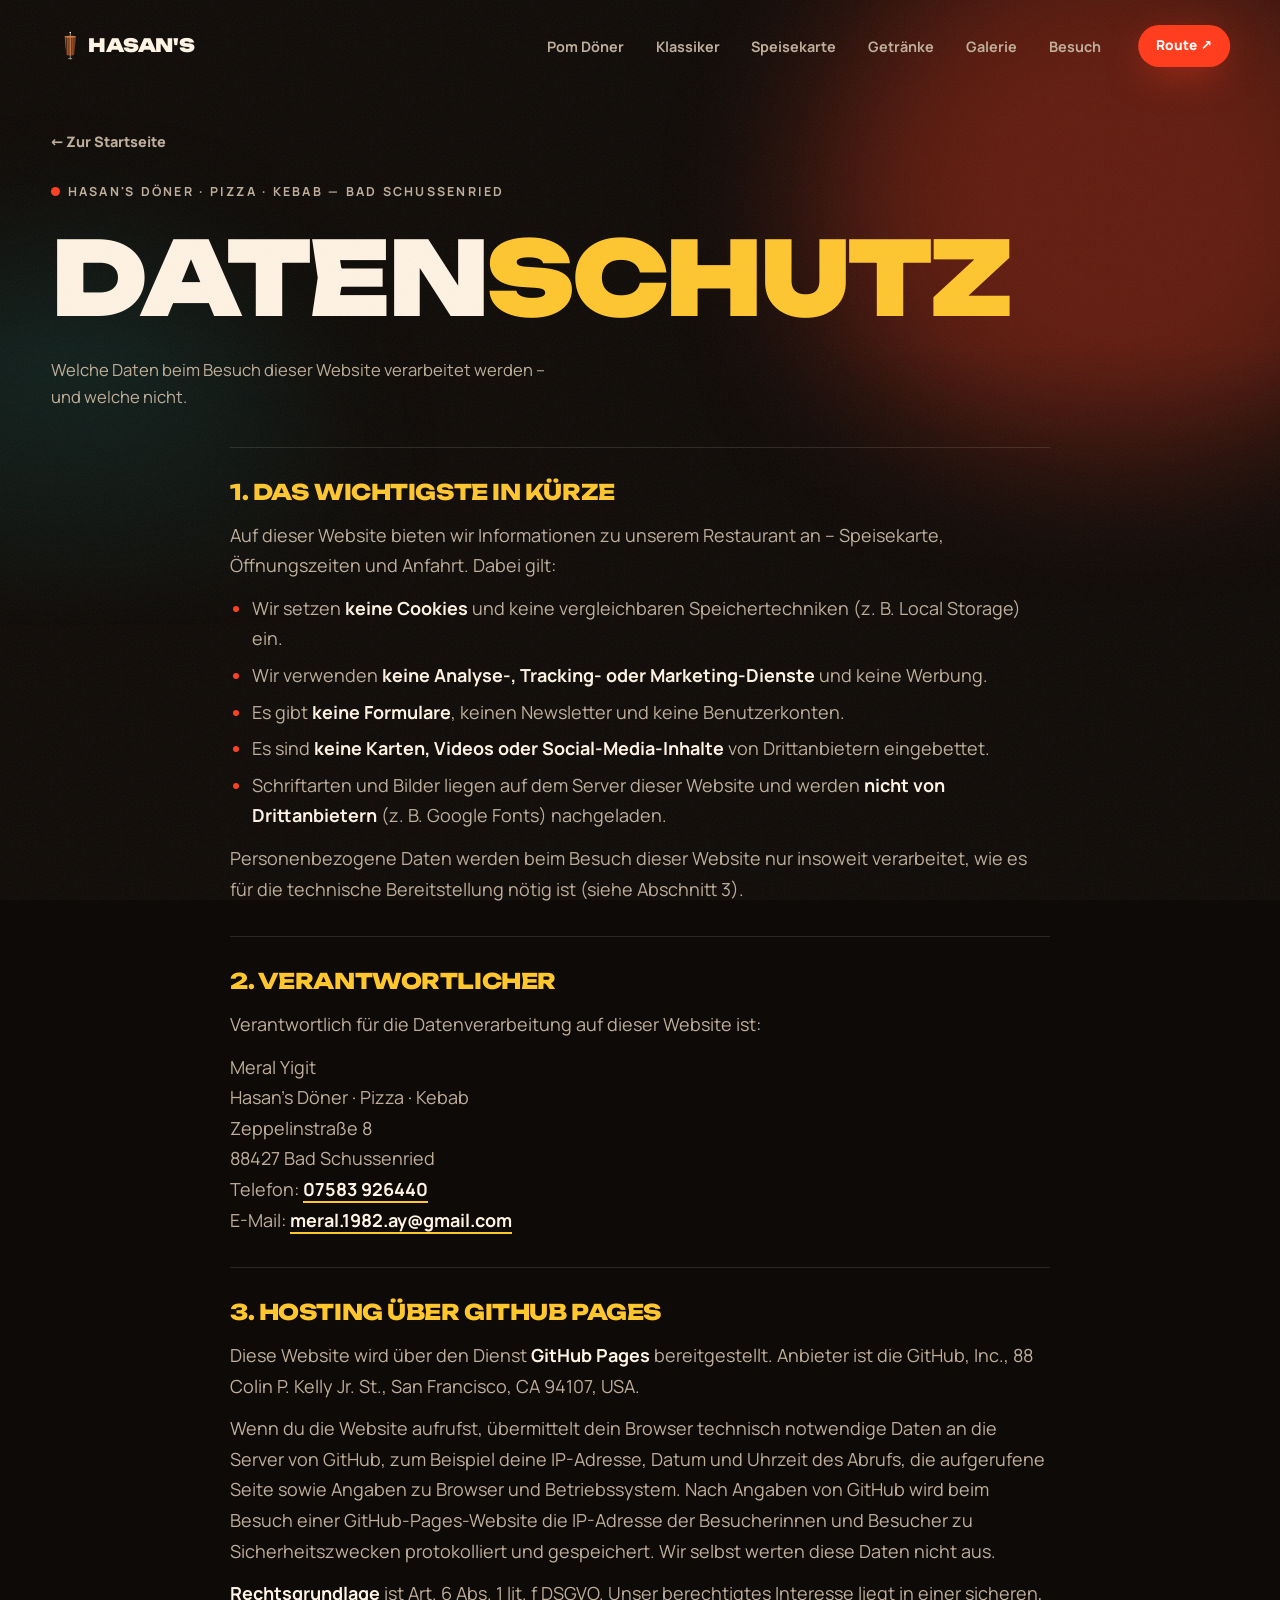
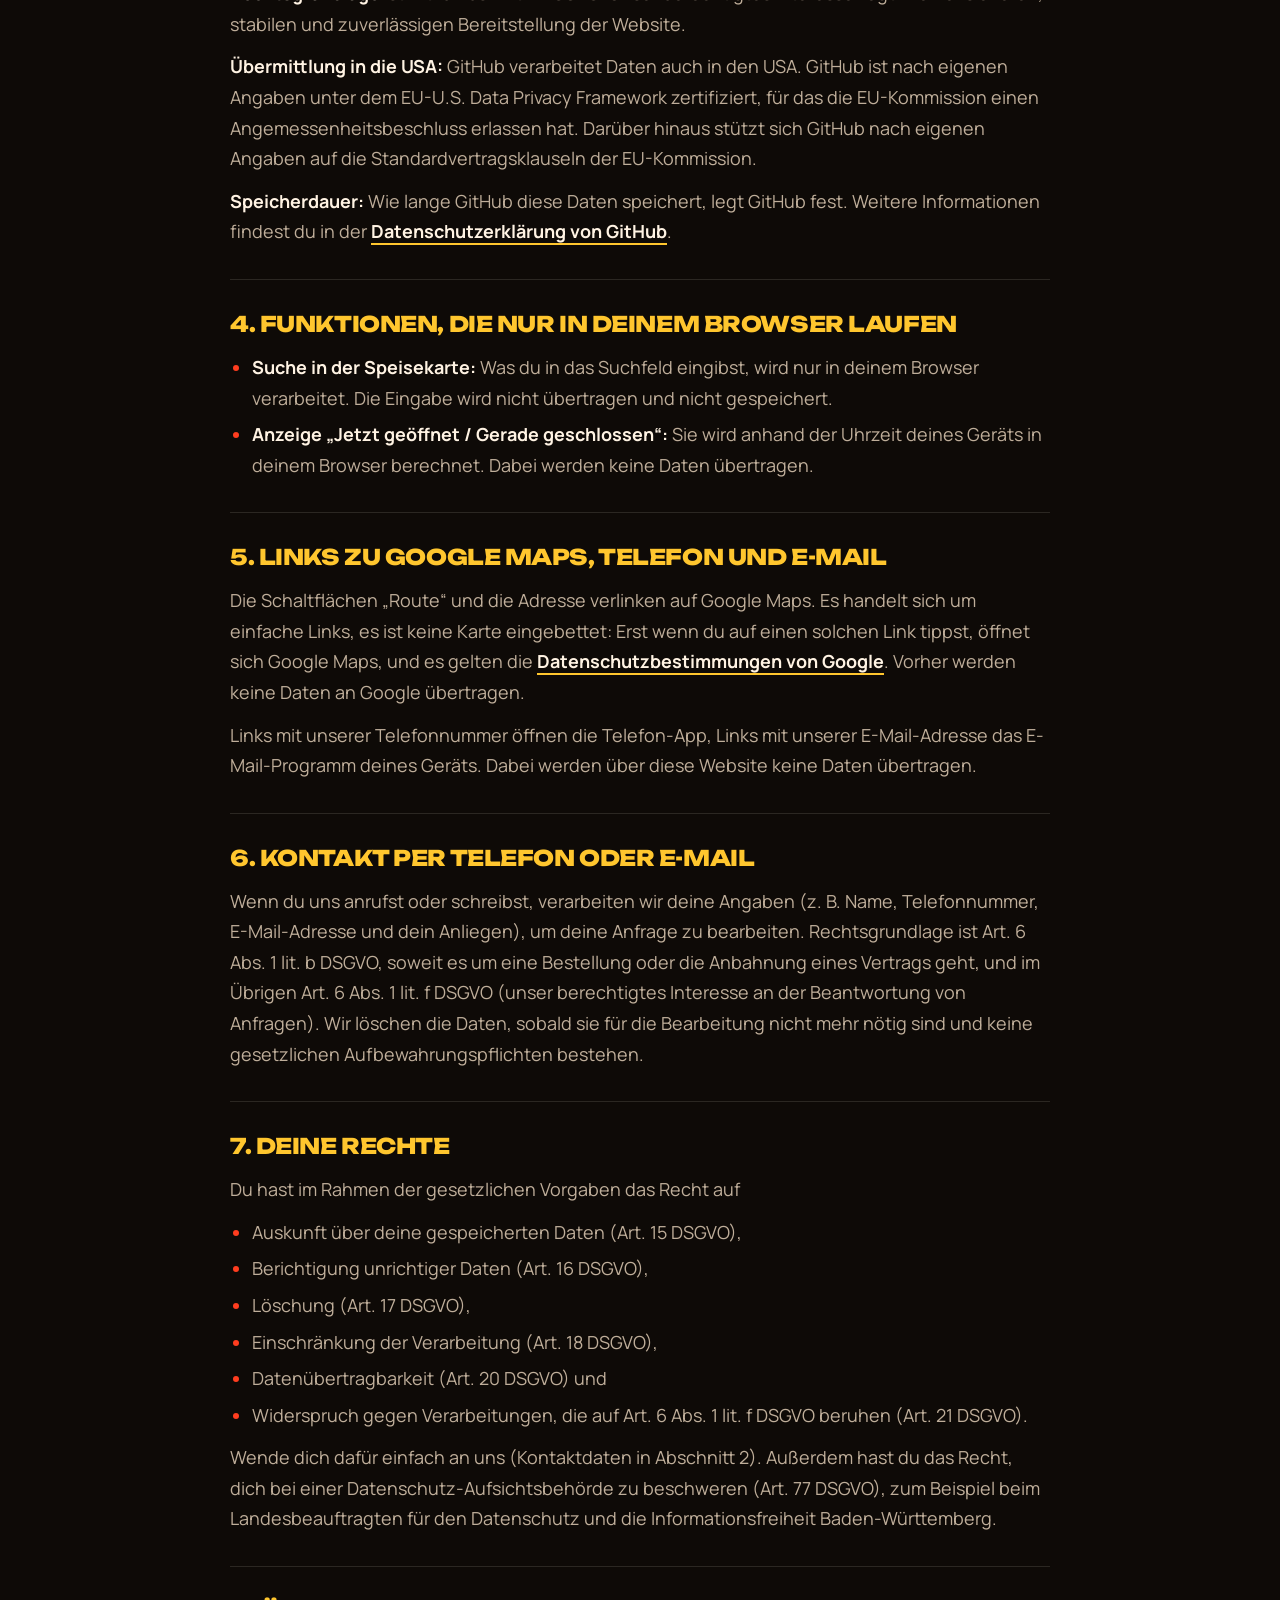
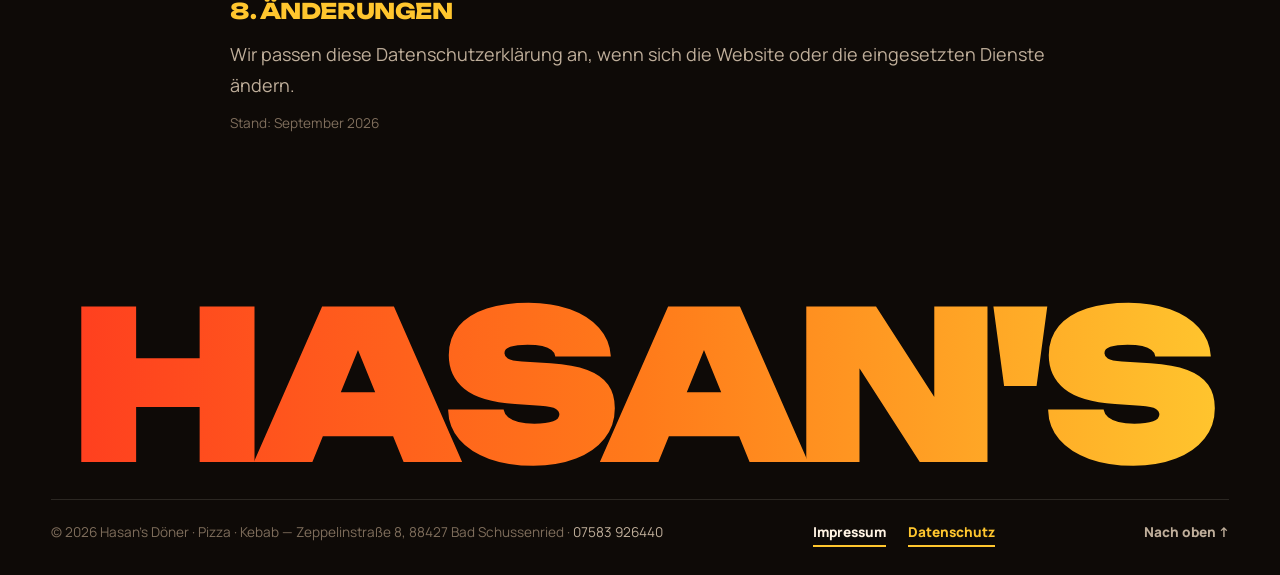
==== commit 180b9ea9: "Fill in owner name and e-mail; drop optional Impressum sections - Impressum and Datenschutz: owner M" ====
--- a/datenschutz.html
+++ b/datenschutz.html
@@ -160,12 +160,12 @@
         <h2>2. Verantwortlicher</h2>
         <p>Verantwortlich für die Datenverarbeitung auf dieser Website ist:</p>
         <p>
-          <span class="fehlt">[Vollständiger Vor- und Nachname der Inhaberin / des Inhabers bzw. Firma mit Rechtsform]</span><br>
+          Meral Yigit<br>
           Hasan's Döner · Pizza · Kebab<br>
           Zeppelinstraße 8<br>
           88427 Bad Schussenried<br>
           Telefon: <a href="tel:+497583926440">07583 926440</a><br>
-          E-Mail: <span class="fehlt">[E-Mail-Adresse]</span>
+          E-Mail: <a href="mailto:meral.1982.ay@gmail.com">meral.1982.ay@gmail.com</a>
         </p>
       </section>
 
@@ -187,9 +187,9 @@
       </section>
 
       <section>
-        <h2>5. Links zu Google Maps und Anrufen</h2>
+        <h2>5. Links zu Google Maps, Telefon und E-Mail</h2>
         <p>Die Schaltflächen „Route“ und die Adresse verlinken auf Google Maps. Es handelt sich um einfache Links, es ist keine Karte eingebettet: Erst wenn du auf einen solchen Link tippst, öffnet sich Google Maps, und es gelten die <a href="https://policies.google.com/privacy" target="_blank" rel="noopener">Datenschutzbestimmungen von Google</a>. Vorher werden keine Daten an Google übertragen.</p>
-        <p>Links mit unserer Telefonnummer öffnen die Telefon-App deines Geräts. Dabei werden über diese Website keine Daten übertragen.</p>
+        <p>Links mit unserer Telefonnummer öffnen die Telefon-App, Links mit unserer E-Mail-Adresse das E-Mail-Programm deines Geräts. Dabei werden über diese Website keine Daten übertragen.</p>
       </section>
 
       <section>
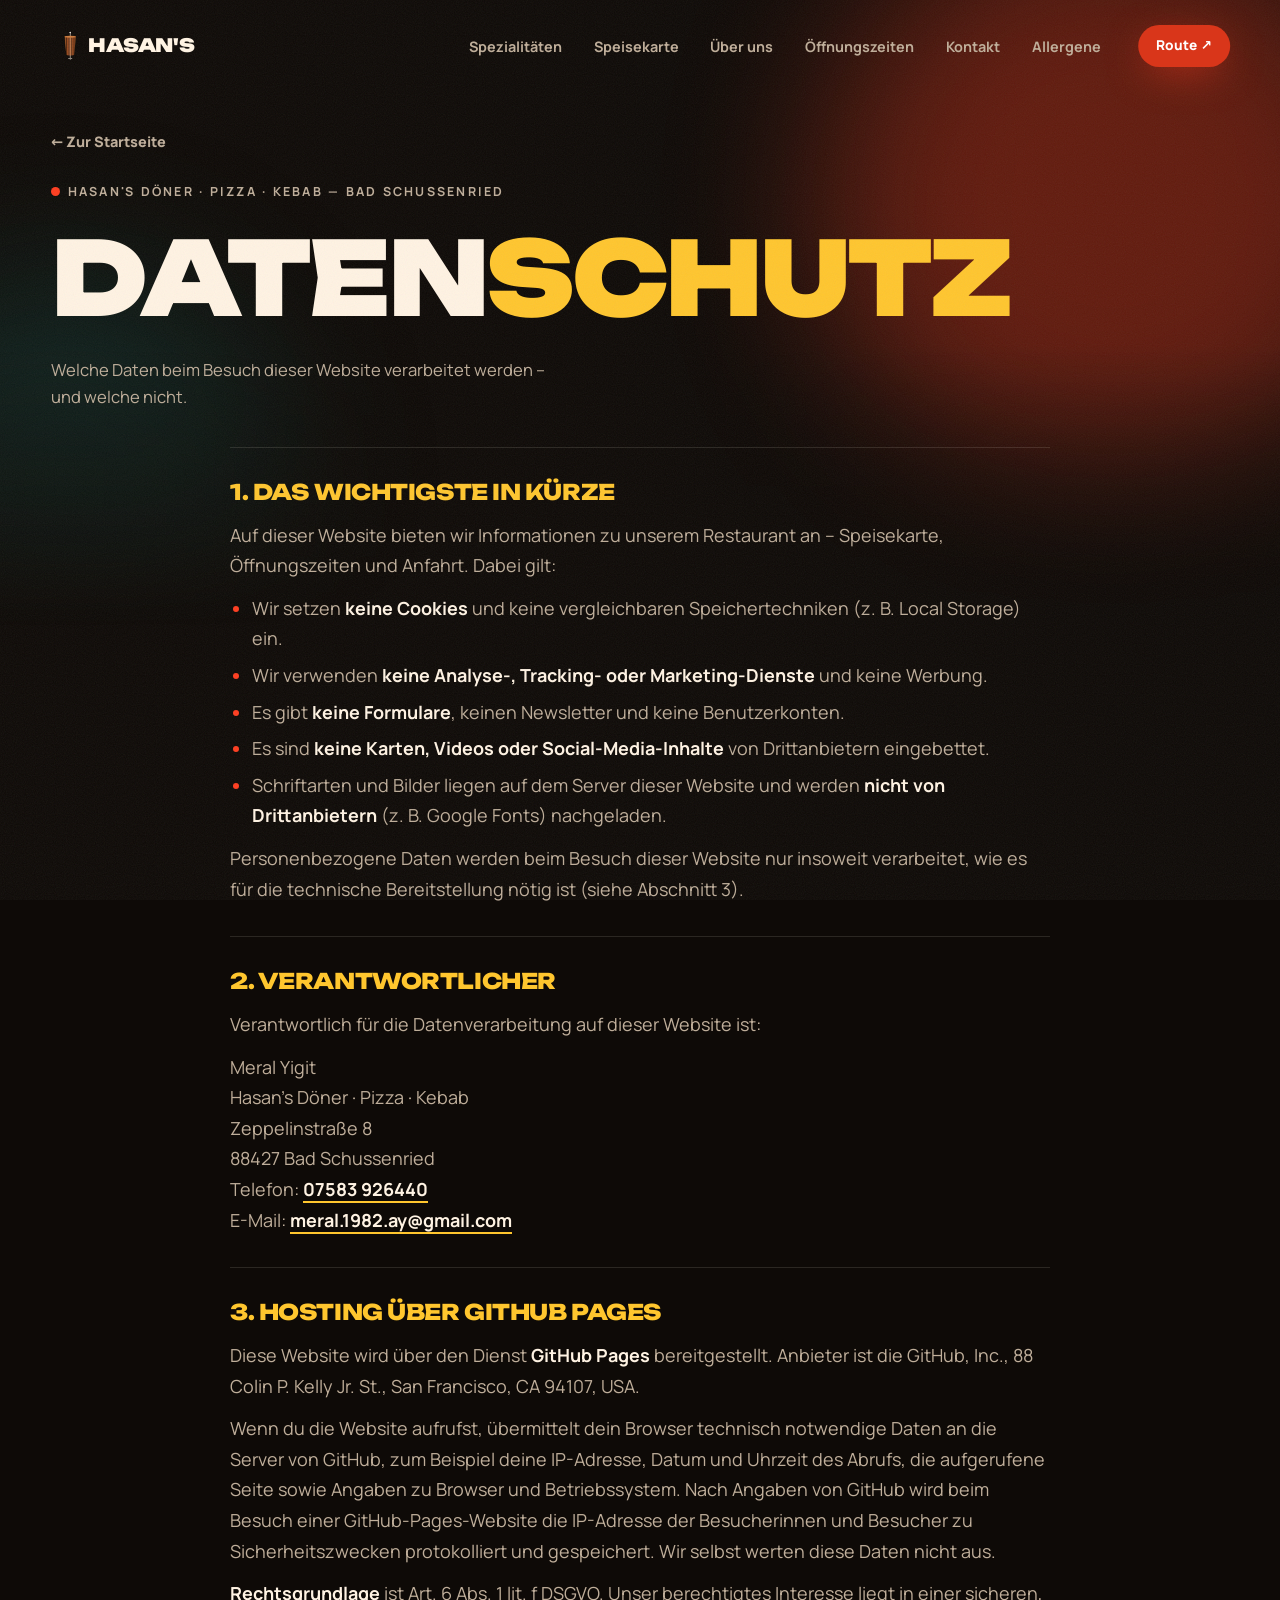
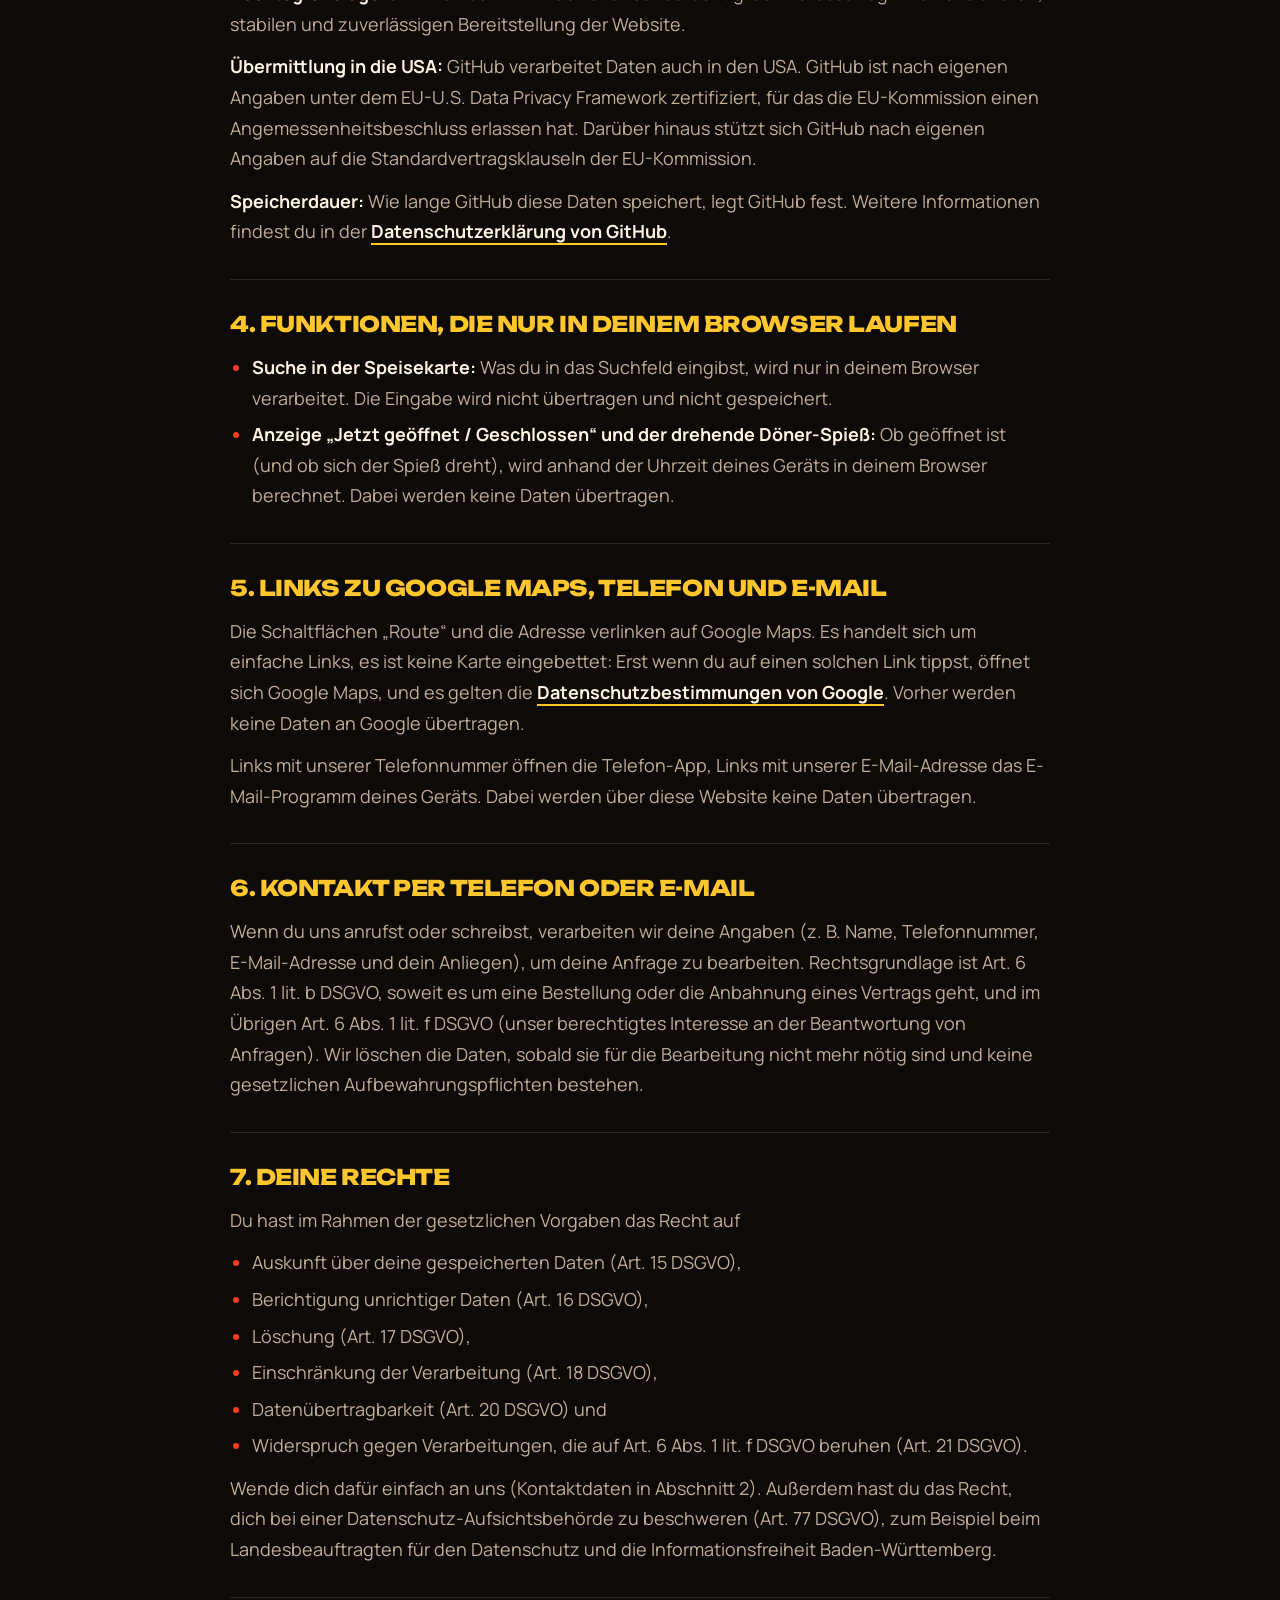
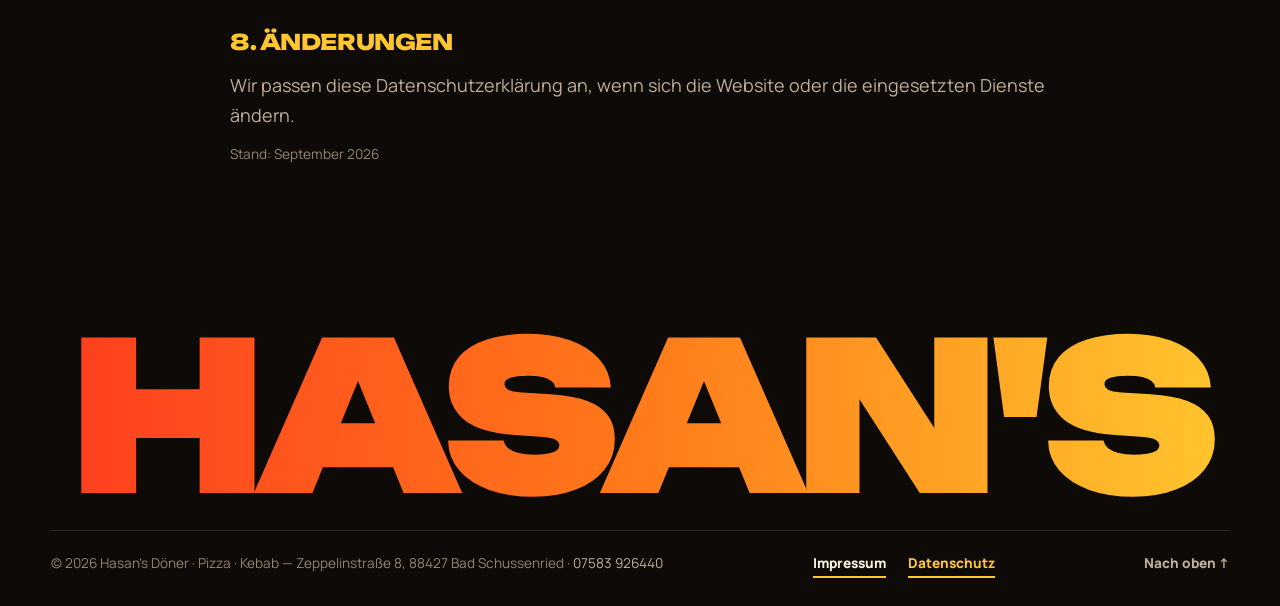
==== commit 7c9c3653: "Rebuild home as "Hasans Kebab" with live spit, specialities and allergens - Hero: "HASANS KEBAB" wit" ====
--- a/datenschutz.html
+++ b/datenschutz.html
@@ -9,7 +9,7 @@
   <link rel="icon" href="assets/favicon.svg" type="image/svg+xml">
   <link rel="preload" href="assets/fonts/unbounded-latin-wght-normal.woff2" as="font" type="font/woff2" crossorigin>
   <link rel="preload" href="assets/fonts/manrope-latin-wght-normal.woff2" as="font" type="font/woff2" crossorigin>
-  <link rel="stylesheet" href="assets/css/style.css?v=7">
+  <link rel="stylesheet" href="assets/css/style.css?v=8">
   <script>document.documentElement.classList.replace('no-js', 'js');</script>
 </head>
 <body class="page-legal">
@@ -94,6 +94,8 @@
     <symbol id="l-tropfen" viewBox="0 0 32 32"><path d="M16 4s-8 9.5-8 15a8 8 0 0 0 16 0c0-5.5-8-15-8-15z"/><path d="M12.5 20a3.5 3.5 0 0 0 3.5 3.5"/></symbol>
     <symbol id="l-keule" viewBox="0 0 32 32"><path d="M13.2 18.8C9.6 15.2 10 9.7 13.6 6.8c3.6-2.9 9-2.4 11.7 1.1 2.8 3.6 2 8.9-1.6 11.5-3.1 2.2-7.5 2-10.5-.6z"/><path d="M13.2 18.8 8.5 23.5"/><path d="M8.5 23.5a2.3 2.3 0 1 0-2.4 3.6 2.3 2.3 0 1 0 3.6-2.4z"/><path d="M17.5 10.5c1.2-1 2.8-1.2 4.1-.6"/></symbol>
     <symbol id="l-tasse" viewBox="0 0 32 32"><path d="M6 13h16v7a6 6 0 0 1-6 6h-4a6 6 0 0 1-6-6z"/><path d="M22 15h2a3 3 0 0 1 0 6h-2.3"/><path d="M11 9c-.8-1.3.8-2.2 0-3.6M16 9c-.8-1.3.8-2.2 0-3.6"/></symbol>
+    <symbol id="l-phone" viewBox="0 0 32 32"><path d="M9.5 4.5h4l2 6.2-3.1 2a14.5 14.5 0 0 0 7.9 7.9l2-3.1 6.2 2v4a3 3 0 0 1-3 3C14.9 26.5 5.5 17.1 5.5 7.5a3 3 0 0 1 4-3z"/></symbol>
+    <symbol id="l-hinweis" viewBox="0 0 32 32"><path d="M16 4 29 27H3z"/><path d="M16 12.5v6.5M16 23h.01"/></symbol>
     <symbol id="l-plus" viewBox="0 0 32 32"><path d="M16 8v16M8 16h16"/></symbol>
   </svg>
 
@@ -105,12 +107,12 @@
       <span>HASAN'S</span>
     </a>
     <nav class="nav__links" aria-label="Hauptnavigation">
-      <a href="index.html#pom-doener">Pom Döner</a>
-      <a href="index.html#menu">Klassiker</a>
+      <a href="index.html#menu">Spezialitäten</a>
       <a href="speisekarte.html">Speisekarte</a>
-      <a href="index.html#getraenke">Getränke</a>
-      <a href="index.html#galerie">Galerie</a>
-      <a href="index.html#besuch">Besuch</a>
+      <a href="index.html#ueber-uns">Über uns</a>
+      <a href="index.html#oeffnungszeiten">Öffnungszeiten</a>
+      <a href="index.html#besuch">Kontakt</a>
+      <a href="index.html#allergene">Allergene</a>
     </nav>
     <a class="btn btn--small btn--primary nav__cta" href="https://www.google.com/maps/search/?api=1&amp;query=D%C3%B6ner-Pizza-Kebab+Hasans%2C+Zeppelinstra%C3%9Fe+8%2C+88427+Bad+Schussenried" target="_blank" rel="noopener">Route ↗</a>
     <button class="nav__burger" type="button" aria-expanded="false" aria-controls="mobile-menu" aria-label="Menü öffnen">
@@ -122,10 +124,10 @@
     <nav aria-label="Mobile Navigation">
       <a href="index.html" style="--i:0">Startseite</a>
       <a href="speisekarte.html" style="--i:1">Speisekarte</a>
-      <a href="index.html#pom-doener" style="--i:2">Pom Döner</a>
-      <a href="index.html#getraenke" style="--i:3">Getränke</a>
-      <a href="index.html#galerie" style="--i:4">Galerie</a>
-      <a href="index.html#besuch" style="--i:5">Besuch</a>
+      <a href="index.html#ueber-uns" style="--i:2">Über uns</a>
+      <a href="index.html#oeffnungszeiten" style="--i:3">Öffnungszeiten</a>
+      <a href="index.html#besuch" style="--i:4">Kontakt</a>
+      <a href="index.html#allergene" style="--i:5">Allergene</a>
     </nav>
     <p class="mobile-menu__foot">Zeppelinstraße 8 · Bad Schussenried<br><a href="tel:+497583926440">07583 926440</a></p>
   </div>
@@ -182,7 +184,7 @@
         <h2>4. Funktionen, die nur in deinem Browser laufen</h2>
         <ul>
           <li><strong>Suche in der Speisekarte:</strong> Was du in das Suchfeld eingibst, wird nur in deinem Browser verarbeitet. Die Eingabe wird nicht übertragen und nicht gespeichert.</li>
-          <li><strong>Anzeige „Jetzt geöffnet / Gerade geschlossen“:</strong> Sie wird anhand der Uhrzeit deines Geräts in deinem Browser berechnet. Dabei werden keine Daten übertragen.</li>
+          <li><strong>Anzeige „Jetzt geöffnet / Geschlossen“ und der drehende Döner-Spieß:</strong> Ob geöffnet ist (und ob sich der Spieß dreht), wird anhand der Uhrzeit deines Geräts in deinem Browser berechnet. Dabei werden keine Daten übertragen.</li>
         </ul>
       </section>
 
@@ -231,6 +233,6 @@
     </div>
   </footer>
 
-  <script src="assets/js/common.js?v=7" defer></script>
+  <script src="assets/js/common.js?v=8" defer></script>
 </body>
 </html>
--- a/assets/css/style.css
+++ b/assets/css/style.css
@@ -39,8 +39,9 @@
   --bg-3: #211810;
   --cream: #fff3e3;
   --muted: #bfae9a;
-  --dim: #7f6e5c;
+  --dim: #968470;
   --sauce: #ff3d1f;
+  --sauce-deep: #d9361a;  /* für weiße Schrift auf Rot (Kontrast ≥ 4.5:1) */
   --orange: #ff7a1a;
   --fry: #ffc62e;
   --teal: #16544d;
@@ -90,9 +91,24 @@
 mark { background: none; color: inherit; }
 ::selection { background: var(--fry); color: var(--bg); }
 :focus-visible { outline: 3px solid var(--fry); outline-offset: 4px; border-radius: 6px; }
+.sr-only { position: absolute; width: 1px; height: 1px; padding: 0; margin: -1px; overflow: hidden; clip: rect(0 0 0 0); white-space: nowrap; border: 0; }
+.skip-link {
+  position: fixed;
+  top: 12px;
+  left: 12px;
+  z-index: 400;
+  padding: .8em 1.2em;
+  border-radius: 999px;
+  font-weight: 800;
+  color: var(--bg);
+  background: var(--fry);
+  transform: translateY(-160%);
+  transition: transform .3s var(--ease-out);
+}
+.skip-link:focus { transform: none; }
 
 .sprite { position: absolute; width: 0; height: 0; overflow: hidden; }
-.gericht__ico, .kat__ico, .karte__tab-ico, .kat-tile__ico, .card__ico, .menu__dot, .step__ico {
+.gericht__ico, .kat__ico, .karte__tab-ico, .kat-tile__ico, .card__ico, .menu__dot, .step__ico, .btn__ico, .about__ico, .allergy__ico, .card__placeholder-ico {
   flex: none;
   fill: none;
   stroke: currentColor;
@@ -156,7 +172,7 @@
   transition: transform .5s var(--ease-out);
 }
 .btn:hover::before { transform: none; }
-.btn--primary { --bg-btn: var(--sauce); color: #fff; box-shadow: 0 10px 40px -10px rgba(255, 61, 31, .7); }
+.btn--primary { --bg-btn: var(--sauce-deep); color: #fff; box-shadow: 0 10px 40px -10px rgba(255, 61, 31, .7); }
 .btn--primary:hover { color: var(--bg); }
 .btn--ghost { box-shadow: inset 0 0 0 1.5px rgba(255, 243, 227, .35); }
 .btn--ghost:hover { color: var(--bg); }
@@ -348,7 +364,7 @@
 
 .hero__title {
   position: relative;
-  --fs: clamp(3.6rem, 19.5vw, 11rem);
+  --fs: clamp(3.4rem, 17vw, 10rem);
   margin: .25em 0 .35em;
   font-size: var(--fs);
   font-weight: 900;
@@ -362,70 +378,45 @@
 .js .hero .char { transform: translateY(105%) rotate(6deg); transition: transform 1.1s var(--ease-out) calc(.35s + var(--i) * .055s); }
 .js.is-loaded .hero .char { transform: none; }
 
-.sticker {
-  position: absolute;
-  top: calc(var(--fs) * .02);
-  left: calc(var(--fs) * 2.62);
-  padding: .55em 1em;
-  font-family: var(--font-body);
-  font-size: clamp(.72rem, calc(var(--fs) * .1), 1.05rem);
-  font-weight: 800;
-  letter-spacing: 0;
-  text-transform: none;
-  line-height: 1;
-  color: #fff;
-  background: var(--sauce);
-  border-radius: 999px;
-  rotate: -8deg;
-  box-shadow: 0 10px 30px -8px rgba(255, 61, 31, .8);
-  white-space: nowrap;
-}
-.js .sticker { scale: 0; transition: scale .8s cubic-bezier(.34, 1.8, .5, 1) 1.2s; }
-.js.is-loaded .sticker { scale: 1; animation: wiggle 3.2s ease-in-out 2.2s infinite; }
-@keyframes wiggle { 0%, 88%, 100% { rotate: -8deg; } 92% { rotate: -2deg; } 96% { rotate: -13deg; } }
-
-.hero__lead { max-width: 34ch; color: var(--muted); font-size: clamp(1rem, 1.3vw, 1.2rem); }
+.hero__lead { max-width: 30ch; color: var(--cream); font-family: var(--font-display); font-weight: 600; font-size: clamp(1.1rem, 1.8vw, 1.6rem); line-height: 1.3; }
 .hero__actions { display: flex; flex-wrap: wrap; gap: 12px; margin-top: 32px; }
 
 .js [data-hero] { opacity: 0; transform: translateY(30px); transition: opacity .9s var(--ease), transform 1.1s var(--ease-out); transition-delay: calc(.9s + var(--d, 0) * .12s); }
 .js.is-loaded [data-hero] { opacity: 1; transform: none; }
 
-.hero__visual { position: relative; z-index: 1; justify-self: center; width: min(100%, 470px); }
-.hero__frame {
-  margin: 0;
-  aspect-ratio: 4 / 5;
-  border-radius: 999px 999px 36px 36px;
-  overflow: hidden;
-  box-shadow: 0 40px 100px -30px rgba(255, 61, 31, .55), 0 0 0 1px var(--line);
-  background: var(--bg-3);
-}
-.hero__frame img { width: 100%; height: 100%; object-fit: cover; object-position: 50% 60%; scale: 1.12; }
-.js .hero__frame { clip-path: inset(100% 0 0 0 round 999px 999px 36px 36px); transition: clip-path 1.4s var(--ease-in-out) .5s; }
-.js.is-loaded .hero__frame { clip-path: inset(0 0 0 0 round 999px 999px 36px 36px); }
-.js .hero__frame img { transition: scale 2s var(--ease-out) .5s; scale: 1.4; }
-.js.is-loaded .hero__frame img { scale: 1.12; }
-
-.badge {
-  position: absolute;
-  left: -48px;
-  bottom: 14%;
-  width: 150px;
-  height: 150px;
-  border-radius: 50%;
-  background: var(--fry);
-  color: var(--bg);
-  display: grid;
-  place-items: center;
-  box-shadow: 0 20px 50px -12px rgba(0, 0, 0, .6);
-}
-.js .badge { scale: 0; transition: scale 1s cubic-bezier(.34, 1.6, .5, 1) 1.5s; }
-.js.is-loaded .badge { scale: 1; }
-.badge::before { content: ""; position: absolute; width: 44%; height: 44%; border-radius: 50%; background: var(--sauce); }
-.badge__ring { position: absolute; inset: 0; width: 100%; height: 100%; animation: spin 14s linear infinite; }
-.badge__ring text { font-family: var(--font-display); font-weight: 800; font-size: 15.5px; letter-spacing: .08em; fill: currentColor; }
-.badge__fry { position: relative; width: 16px; height: 56px; rotate: 18deg; filter: drop-shadow(0 4px 6px rgba(0, 0, 0, .25)); }
+.hero__visual { position: relative; z-index: 1; justify-self: center; display: grid; place-items: center; width: min(100%, 470px); }
 @keyframes spin { to { transform: rotate(360deg); } }
 
+/* Döner-Spieß im Header: dreht sich nur während der Öffnungszeiten */
+.hero__spit { position: relative; }
+.hero-spit {
+  display: block;
+  height: min(70svh, 620px);
+  width: auto;
+  max-width: 100%;
+  aspect-ratio: 400 / 620;
+  overflow: visible;
+  filter: drop-shadow(0 30px 40px rgba(0, 0, 0, .55));
+}
+.js .hero__spit { opacity: 0; transform: translateY(40px) scale(.96); transition: opacity 1s var(--ease) .5s, transform 1.3s var(--ease-out) .5s; }
+.js.is-loaded .hero__spit { opacity: 1; transform: none; }
+.hero-spit__meat { animation: hs-spin 10s linear infinite; animation-play-state: paused; }
+html.is-open-now .hero-spit__meat { animation-play-state: running; }
+@keyframes hs-spin { to { transform: translateX(-260px); } }
+.hero-spit__heater { opacity: .16; transition: opacity 1.2s; }
+html.is-open-now .hero-spit__heater { opacity: 1; animation: heater 2.6s ease-in-out infinite alternate; }
+@keyframes heater { to { opacity: .8; } }
+.hero-spit__steam path { opacity: 0; }
+html.is-open-now .hero-spit__steam path { animation: steam 2.9s ease-in-out infinite; }
+html.is-open-now .hero-spit__steam path:nth-child(2) { animation-delay: 1.45s; }
+/* kleine Spieße (Logo, Ladebildschirm, Kontakt) stehen ebenfalls still, wenn geschlossen */
+html:not(.is-open-now) .spit__bands { animation-play-state: paused; }
+html:not(.is-open-now) .visit__heat { animation-play-state: paused; opacity: .35; }
+
+.hero__open { margin-top: 26px; display: grid; justify-items: start; gap: 10px; }
+.no-js .hero__open .open-status { display: none; }
+.hero__hours { font-weight: 700; color: var(--muted); padding-left: 4px; }
+.btn__ico { width: 1.2em; height: 1.2em; margin-right: .1em; }
 .floaters { position: absolute; inset: 0; pointer-events: none; }
 .floater { position: absolute; left: var(--x); top: var(--y); transition: translate .9s var(--ease-out); }
 .fl {
@@ -843,7 +834,7 @@
 }
 .tag--veg { color: #7be3a8; background: rgba(61, 220, 132, .12); border: 1px solid rgba(61, 220, 132, .35); }
 .tag--hot { color: #ff8a6c; background: rgba(255, 61, 31, .12); border: 1px solid rgba(255, 61, 31, .4); }
-.tag--star { color: #fff; background: var(--sauce); }
+.tag--star { color: #fff; background: var(--sauce-deep); }
 @keyframes rise { from { opacity: 0; transform: translateY(14px); } to { opacity: 1; transform: none; } }
 .js .karte__cats:not(.is-searching) .kat:not(.is-in) .gericht { opacity: 0; }
 .js .kat.is-in .gericht { animation: rise .55s var(--ease-out) both; animation-delay: calc(min(var(--i, 0), 18) * 22ms); }
@@ -901,7 +892,7 @@
   transition: transform .5s var(--ease-out), background .35s, border-color .35s, color .35s;
 }
 .kat-tile:hover, .kat-tile:focus-visible { transform: translateY(-6px); background: var(--fry); border-color: var(--fry); color: var(--bg); }
-.kat-tile--star { background: linear-gradient(160deg, var(--sauce), #c22a12); border-color: var(--sauce); }
+.kat-tile--star { background: linear-gradient(160deg, var(--sauce-deep), #b3260e); border-color: var(--sauce-deep); }
 .kat-tile__ico { width: 40px; height: 40px; margin-bottom: auto; color: var(--fry); transition: color .35s, transform .5s var(--ease-out); }
 .kat-tile--star .kat-tile__ico { color: #fff; }
 .kat-tile:hover .kat-tile__ico, .kat-tile:focus-visible .kat-tile__ico { color: var(--bg); transform: rotate(-8deg) scale(1.08); }
@@ -967,7 +958,7 @@
 
 /* ---------- Impressum & Datenschutz ---------- */
 .page-head--legal { padding-bottom: clamp(20px, 4vh, 40px); }
-.page-head--legal .page-head__title { font-size: clamp(2.2rem, 8vw, 6.4rem); }
+.page-head--legal .page-head__title { font-size: clamp(1.8rem, 8vw, 6.4rem); }
 .legal {
   max-width: calc(820px + 2 * var(--pad));
   margin: 0 auto;
@@ -1341,7 +1332,124 @@
   0% { box-shadow: 0 0 0 0 rgba(61, 220, 132, .7); }
   70%, 100% { box-shadow: 0 0 0 10px rgba(61, 220, 132, 0); }
 }
-.hero__status { margin-top: 22px; }
+.open-status--big { font-size: 1rem; padding: .7em 1.25em; }
+.open-status--big .open-status__dot { width: 11px; height: 11px; }
+
+/* ---------- Allergen-Kürzel ---------- */
+.allergens { display: flex; flex-wrap: wrap; align-items: center; gap: 5px; margin-top: 12px; }
+.allergens__label { margin-right: 4px; font-size: .7rem; font-weight: 800; letter-spacing: .1em; text-transform: uppercase; color: rgba(255, 243, 227, .8); }
+.allergen {
+  display: inline-grid;
+  place-items: center;
+  min-width: 24px;
+  height: 24px;
+  padding: 0 6px;
+  border-radius: 7px;
+  font-size: .75rem;
+  font-weight: 800;
+  line-height: 1;
+  color: var(--bg);
+  background: var(--fry);
+  text-decoration: none;
+  cursor: help;
+}
+.gericht__allergene .allergen { min-width: 0; height: auto; padding: 0; color: inherit; background: none; font-weight: inherit; font-size: inherit; text-decoration: underline dotted rgba(255, 243, 227, .35); text-underline-offset: 2px; }
+
+/* Platzhalter-Bild auf Gerichte-Karten (bis echte Fotos da sind) */
+.card__media--placeholder {
+  display: grid;
+  justify-items: center;
+  align-content: start;
+  padding-top: 16%;
+  background: radial-gradient(circle at 50% 30%, rgba(255, 122, 26, .28), transparent 60%), linear-gradient(160deg, #2c1e13, #16100b);
+}
+.card__placeholder-ico { width: 46%; max-width: 170px; height: auto; aspect-ratio: 1; color: rgba(255, 198, 46, .42); stroke-width: 1.2; }
+.card__fehlt { display: table; margin-bottom: 10px; font-size: .72rem; line-height: 1.5; }
+
+/* ---------- Über uns ---------- */
+.about, .hours, .allergy {
+  max-width: calc(var(--maxw) + 2 * var(--pad));
+  margin: 0 auto;
+  padding: clamp(70px, 12vh, 140px) var(--pad);
+}
+.about__inner, .hours__inner, .allergy__inner { display: grid; grid-template-columns: minmax(0, 1fr) minmax(0, 1fr); gap: clamp(28px, 5vw, 80px); align-items: start; }
+.about .section-title, .hours .section-title, .allergy .section-title { font-size: clamp(2.2rem, 4.6vw, 4.4rem); }
+.about__text { max-width: 44ch; margin-top: 22px; color: var(--muted); font-size: clamp(1.05rem, 1.4vw, 1.25rem); }
+.about__points { list-style: none; margin: 0; padding: 0; display: grid; gap: 14px; }
+.about__points li {
+  display: grid;
+  grid-template-columns: 50px 1fr;
+  gap: 4px 18px;
+  padding: 22px 24px;
+  border-radius: 22px;
+  background: linear-gradient(160deg, var(--bg-3), var(--bg-2));
+  border: 1px solid var(--line);
+}
+.about__ico { grid-row: span 2; width: 44px; height: 44px; color: var(--fry); stroke-width: 1.7; }
+.about__points h3 { font-size: 1.05rem; text-transform: uppercase; align-self: end; }
+.about__points p { color: var(--muted); font-size: .95rem; }
+
+/* ---------- Öffnungszeiten ---------- */
+.hours__inner { align-items: center; }
+.hours .open-status--big { margin-top: 24px; }
+.hours__note { margin-top: 16px; color: var(--muted); font-size: .95rem; }
+.hours__note a, .allergy__intro a { color: var(--cream); font-weight: 800; border-bottom: 2px solid var(--fry); white-space: nowrap; }
+.hours__table {
+  width: 100%;
+  border-collapse: separate;
+  border-spacing: 0;
+  border-radius: 22px;
+  overflow: hidden;
+  background: linear-gradient(160deg, var(--bg-3), var(--bg-2));
+  border: 1px solid var(--line);
+}
+.hours__table th, .hours__table td { padding: 16px 22px; border-bottom: 1px solid var(--line); font-size: 1rem; }
+.hours__table tr:last-child > * { border-bottom: 0; }
+.hours__table th { text-align: left; font-weight: 700; color: var(--cream); }
+.hours__table td { text-align: right; color: var(--muted); font-variant-numeric: tabular-nums; white-space: nowrap; }
+.hours__table tr.is-today { background: rgba(255, 198, 46, .12); }
+.hours__table tr.is-today th { color: var(--fry); }
+.hours__table tr.is-today th::after {
+  content: "Heute";
+  margin-left: 10px;
+  padding: .2em .6em;
+  border-radius: 999px;
+  font-size: .7rem;
+  font-weight: 800;
+  vertical-align: middle;
+  color: var(--bg);
+  background: var(--fry);
+}
+
+/* ---------- Allergene ---------- */
+.allergy__intro p { margin-top: 18px; color: var(--muted); max-width: 52ch; }
+.allergy__notice {
+  display: flex;
+  gap: 14px;
+  margin-top: 24px;
+  padding: 20px 22px;
+  border-radius: 20px;
+  background: rgba(255, 61, 31, .1);
+  border: 1px solid rgba(255, 61, 31, .5);
+}
+.allergy__notice p { margin: 0 !important; color: var(--cream) !important; }
+.allergy__ico { width: 28px; height: 28px; margin-top: 2px; color: var(--sauce); stroke-width: 2.2; }
+.allergy__table {
+  width: 100%;
+  border-collapse: separate;
+  border-spacing: 0;
+  border-radius: 22px;
+  overflow: hidden;
+  background: linear-gradient(160deg, var(--bg-3), var(--bg-2));
+  border: 1px solid var(--line);
+}
+.allergy__table caption { padding: 0 0 14px; text-align: left; font-family: var(--font-display); font-weight: 800; font-size: 1.1rem; text-transform: uppercase; color: var(--fry); }
+.allergy__table th, .allergy__table td { padding: 11px 20px; border-bottom: 1px solid var(--line); text-align: left; }
+.allergy__table tr:last-child > * { border-bottom: 0; }
+.allergy__table thead th { font-size: .75rem; letter-spacing: .12em; text-transform: uppercase; color: var(--muted); background: rgba(255, 243, 227, .04); }
+.allergy__table tbody th { width: 90px; }
+.allergy__table td { color: var(--cream); }
+.allergy__table .allergen { cursor: default; }
 
 /* ---------- Footer ---------- */
 .footer { padding: 40px var(--pad) 28px; overflow: clip; }
@@ -1389,7 +1497,7 @@
    Responsive
    ========================================================== */
 @media (min-width: 900px) {
-  .hero__title { --fs: clamp(4rem, 9.4vw, 9.6rem); }
+  .hero__title { --fs: clamp(4rem, 8.4vw, 9rem); }
 }
 
 @media (max-width: 1100px) {
@@ -1403,11 +1511,12 @@
   .nav__links, .nav__cta { display: none; }
   .nav__burger { display: block; }
 
-  .hero { grid-template-columns: 1fr; padding-top: 110px; gap: 48px; text-align: left; }
-  .hero__visual { width: min(84%, 380px); }
-  .badge { width: 112px; height: 112px; left: -30px; }
-  .badge__ring text { font-size: 16px; }
-  .badge__fry { width: 12px; height: 42px; }
+  .hero { grid-template-columns: 1fr; padding-top: 92px; gap: 18px; text-align: left; overflow-x: clip; }
+  .hero__visual { order: -1; width: 100%; }
+  .hero-spit { height: 40svh; }
+  .about__inner, .hours__inner, .allergy__inner { grid-template-columns: minmax(0, 1fr); }
+  .hours__table th, .hours__table td { padding: 14px 16px; }
+  .allergy__table th, .allergy__table td { padding: 10px 14px; }
   .scroll-hint { display: none; }
 
   .build { height: 420vh; }
@@ -1450,7 +1559,7 @@
   .bottle { width: 50px; height: 96px; margin-bottom: 14px; }
   .bottle::before { width: 20px; height: 40px; }
   .bottle::after { width: 24px; height: 9px; bottom: calc(100% + 34px); }
-  .drink { display: grid; grid-template-columns: 110px 1fr; grid-template-rows: auto auto; column-gap: 18px; align-items: center; padding: 18px; }
+  .drink { display: grid; grid-template-columns: 110px minmax(0, 1fr); grid-template-rows: auto auto; column-gap: 18px; align-items: center; padding: 18px; }
   .drink__stage { grid-row: 1 / 4; height: 180px; }
   .drink > :not(.drink__stage) { grid-column: 2; }
   .drink h3 { margin: 0 0 6px; align-self: end; }
@@ -1472,12 +1581,22 @@
   .visit__actions .btn { flex: 1 1 auto; }
 }
 
+@media (max-width: 480px) {
+  /* lange Wörter wie „Spezialitäten“ passen in der breiten Schrift sonst nicht in die Zeile */
+  .section-title, .menu__head .section-title, .about .section-title, .hours .section-title, .allergy .section-title { font-size: clamp(1.7rem, 8vw, 2.4rem); overflow-wrap: break-word; }
+  .card__media--placeholder { padding-top: 14%; }
+  .card__placeholder-ico { width: 32%; }
+}
+
 @media (max-width: 420px) {
   .hero__actions .btn { flex: 1 1 100%; }
+  /* „Apfelschorle“ soll neben der Flasche ganz in die Zeile passen */
+  .drink h3 { font-size: clamp(.95rem, 3.9vw, 1.4rem); overflow-wrap: break-word; hyphens: auto; }
 }
 
 /* ---------- Weniger Bewegung ---------- */
 @media (prefers-reduced-motion: reduce) {
+  .hero-spit__meat, .spit__bands, .hero-spit__heater, .hero-spit__steam path { animation: none !important; }
   html { scroll-behavior: auto; }
   *, *::before, *::after { animation-duration: .001ms !important; animation-iteration-count: 1 !important; transition-duration: .001ms !important; transition-delay: 0s !important; }
   .build { height: auto; }
